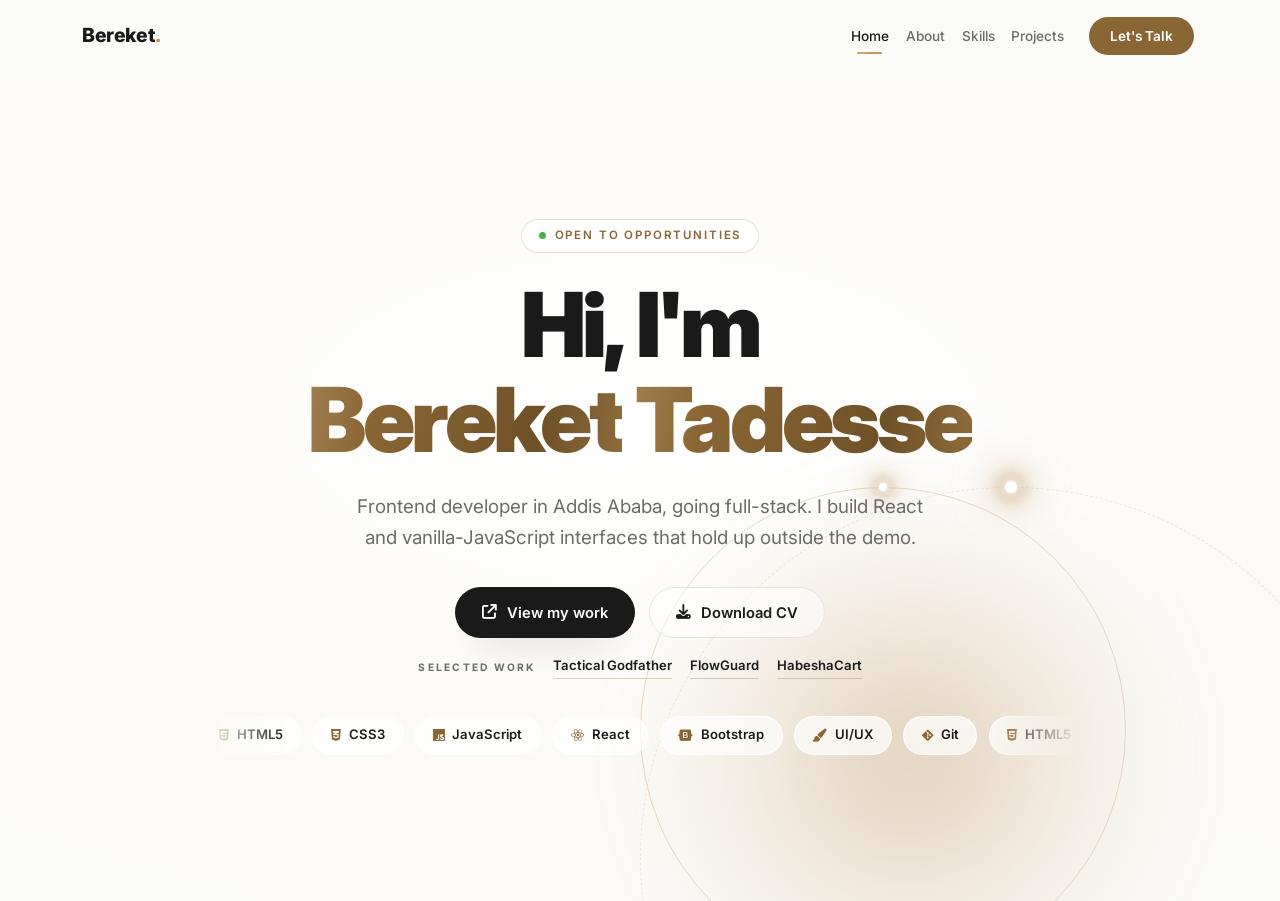
==== index.html @ d3bd941d "Update hero and about copy; add full-stack direction" ====
<!DOCTYPE html>
<html lang="en">
<head>
<meta charset="UTF-8">
<meta name="viewport" content="width=device-width, initial-scale=1">
<title>Bereket Tadesse · Frontend Developer</title>
<meta name="description" content="Frontend developer in Addis Ababa, going full-stack. I build fast, accessible interfaces in HTML, CSS, JavaScript and React. Open to freelance and full-time roles.">
<meta name="author" content="Bereket Tadesse">
<meta name="theme-color" content="#fafaf7">
<link rel="canonical" href="https://bereket-codes.github.io/">

<!-- Social preview: drop a 1200x630 image named og.jpg next to this file -->
<meta property="og:type" content="website">
<meta property="og:title" content="Bereket Tadesse · Frontend Developer">
<meta property="og:description" content="Frontend developer in Addis Ababa, going full-stack. I build fast, accessible interfaces in HTML, CSS, JavaScript and React.">
<meta property="og:url" content="https://bereket-codes.github.io/">
<meta property="og:image" content="https://bereket-codes.github.io/og.jpg">
<meta property="og:image:width" content="1200">
<meta property="og:image:height" content="630">
<meta name="twitter:card" content="summary_large_image">
<meta name="twitter:title" content="Bereket Tadesse · Frontend Developer">
<meta name="twitter:description" content="Frontend developer in Addis Ababa, going full-stack. Fast, accessible interfaces in HTML, CSS, JavaScript and React.">
<meta name="twitter:image" content="https://bereket-codes.github.io/og.jpg">

<link rel="icon" href="data:image/svg+xml,<svg xmlns='http://www.w3.org/2000/svg' viewBox='0 0 64 64'><rect width='64' height='64' rx='14' fill='%23fafaf7'/><text x='32' y='46' font-family='Helvetica,Arial,sans-serif' font-size='32' font-weight='800' text-anchor='middle' fill='%23b8925a'>B.</text></svg>">
<link rel="preconnect" href="https://fonts.googleapis.com">
<link rel="preconnect" href="https://fonts.gstatic.com" crossorigin>
<link href="https://fonts.googleapis.com/css2?family=Inter:wght@300;400;500;600;700;800;900&display=swap" rel="stylesheet">
<link href="https://cdn.jsdelivr.net/npm/bootstrap@5.3.2/dist/css/bootstrap.min.css" rel="stylesheet">
<link rel="stylesheet" href="https://cdnjs.cloudflare.com/ajax/libs/font-awesome/6.4.0/css/all.min.css">

<script type="application/ld+json">
{"@context":"https://schema.org","@type":"Person","name":"Bereket Tadesse","jobTitle":"Frontend Developer","url":"https://bereket-codes.github.io/","address":{"@type":"PostalAddress","addressLocality":"Addis Ababa","addressCountry":"ET"},"knowsAbout":["HTML5","CSS3","JavaScript","React","Bootstrap","UI/UX Design"],"alumniOf":{"@type":"CollegeOrUniversity","name":"Unity University"},"sameAs":["https://github.com/bereket-codes","https://www.linkedin.com/in/bereket-tadesse-17bbb8415","https://t.me/Bk_tad"]}
</script>

<script>
document.documentElement.classList.add('js');
setTimeout(function () {
    if (!window.__pfReady) document.documentElement.classList.remove('js');
}, 2500);
</script>
<style>
:root{--bg:#fafaf7;--text:#1a1a1a;--muted:#6b6b6b;--accent:#c8a97e;--accent-dark:#b8925a;--accent-ink:#8a6634;--accent-glow:rgba(200,169,126,.4);--surface:#fff;--border:#e8e3da;--ease-out-expo:cubic-bezier(.16,1,.3,1);--ease-spring:cubic-bezier(.34,1.56,.64,1);--ease-soft:cubic-bezier(.22,.61,.36,1);--nav-h:72px}
*,*::before,*::after{margin:0;padding:0;box-sizing:border-box}
::selection{background:var(--accent);color:#1a1a1a}
::-webkit-scrollbar{width:9px}::-webkit-scrollbar-track{background:var(--bg)}
::-webkit-scrollbar-thumb{background:#ddd2be;border-radius:9px}::-webkit-scrollbar-thumb:hover{background:var(--accent)}

body{background:var(--bg);font-family:Inter,system-ui,-apple-system,sans-serif;color:var(--text);min-height:100svh;display:flex;flex-direction:column;overflow-x:clip;-webkit-font-smoothing:antialiased}
main{flex:1 0 auto;display:flex;flex-direction:column}
:where(a,button):focus-visible{outline:2px solid var(--accent-ink);outline-offset:3px;border-radius:8px}
[tabindex="-1"]:focus{outline:none}

.skip{position:absolute;left:-9999px;top:0;z-index:2000;background:var(--text);color:#fff;padding:.75rem 1.2rem;border-radius:0 0 .7rem 0;text-decoration:none;font-weight:600;font-size:.85rem}
.skip:focus{left:0}

/* progress */
.scroll-progress{position:fixed;inset:0 0 auto;height:2px;z-index:1040;pointer-events:none}
.scroll-progress span{display:block;height:100%;transform:scaleX(0);transform-origin:left;background:linear-gradient(90deg,var(--accent),var(--accent-dark));transition:transform .12s linear}

/* nav */
.site-nav{position:sticky;top:0;z-index:1030;padding:0;background:rgba(250,250,247,.7);-webkit-backdrop-filter:blur(18px) saturate(170%);backdrop-filter:blur(18px) saturate(170%);border-bottom:1px solid transparent;transition:background .5s var(--ease-soft),border-color .5s var(--ease-soft),box-shadow .5s var(--ease-soft)}
.site-nav.is-scrolled{background:rgba(250,250,247,.88);border-bottom-color:var(--border);box-shadow:0 26px 50px -46px rgba(26,26,26,.7)}
.site-nav .container{min-height:var(--nav-h);display:flex;align-items:center;gap:1rem}
.navbar-brand{font-weight:800;font-size:1.22rem;letter-spacing:-.02em;color:var(--text)!important;display:inline-flex;align-items:center}
.brand-dot{color:var(--accent-dark);display:inline-block;animation:dotBreath 4s ease-in-out infinite}
@keyframes dotBreath{0%,100%{opacity:1;transform:scale(1)}50%{opacity:.4;transform:scale(.62)}}
.navbar-toggler{border:0;padding:.4rem .55rem;border-radius:.6rem;color:var(--text)}
.navbar-toggler:focus{box-shadow:none}
.nav-list{position:relative;display:flex;align-items:center}
.nav-link{font-weight:500;font-size:.85rem;color:var(--muted)!important;margin:0 .28rem;padding:.55rem .25rem!important;cursor:pointer;transition:color .35s var(--ease-soft)}
.nav-link:hover,.nav-link.active{color:var(--text)!important}
.nav-indicator{position:absolute;top:0;left:0;height:2px;width:0;border-radius:2px;opacity:0;pointer-events:none;list-style:none;background:linear-gradient(90deg,var(--accent),var(--accent-dark));transition:transform .55s var(--ease-out-expo),width .55s var(--ease-out-expo),opacity .3s var(--ease-soft)}
.nav-cta{background:var(--accent-ink);color:#fff!important;border-radius:999px;padding:.55rem 1.3rem!important;font-weight:600!important;transition:background .35s var(--ease-soft),transform .4s var(--ease-spring),box-shadow .4s var(--ease-out-expo)}
.nav-cta:hover{background:#6f5127;transform:translateY(-2px);box-shadow:0 14px 26px -16px rgba(111,81,39,.95)}

/* tabs — .active is JS-driven, :target is the no-JS fallback */
.tab-section{display:none}
.tab-section.active,.tab-section:target{display:flex;flex-direction:column;justify-content:center;min-height:calc(100svh - var(--nav-h));padding-block:clamp(2.5rem,7vh,5rem)}
body:has(.tab-section:target) .tab-section.active:not(:target){display:none}
@supports not (view-transition-name:none){.tab-section.active{animation:tabIn .6s var(--ease-out-expo) both}}
@keyframes tabIn{from{opacity:0;transform:translate3d(0,14px,0)}to{opacity:1;transform:none}}
::view-transition-old(root){animation-duration:.35s;animation-timing-function:var(--ease-soft)}
::view-transition-new(root){animation-duration:.45s;animation-timing-function:var(--ease-out-expo)}

/* shared */
.section-label{font-size:.7rem;text-transform:uppercase;letter-spacing:.32em;color:var(--accent-ink);font-weight:700;margin-bottom:.85rem}
.section-title{font-size:clamp(2rem,3.6vw,2.85rem);font-weight:800;letter-spacing:-.035em;margin-bottom:1rem;line-height:1.08}
.section-line{width:64px;height:3px;background:var(--accent);margin-bottom:1.5rem;border-radius:3px}
.section-line.center{margin-inline:auto}
.js [data-reveal]{opacity:0;transform:translate3d(0,26px,0);transition:opacity .9s var(--ease-out-expo),transform .9s var(--ease-out-expo);transition-delay:var(--d,0ms)}
.js [data-reveal].is-in{opacity:1;transform:none}
.js [data-reveal].line-grow{opacity:1;transform:scaleX(0);transform-origin:left;transition:transform 1.1s var(--ease-out-expo) var(--d,180ms)}
.js [data-reveal].line-grow.center{transform-origin:center}
.js [data-reveal].line-grow.is-in{transform:scaleX(1)}

/* hero */
#home{position:relative;overflow:hidden;isolation:isolate;background:radial-gradient(120% 90% at 50% 42%,#fff 0%,#fbfaf6 44%,var(--bg) 100%)}
.motion-field{position:absolute;inset:0;z-index:0;pointer-events:none}
.layer{position:absolute;inset:0;transform:translate3d(0,0,0);will-change:transform}
.glow-orb{position:absolute;top:50%;left:50%;width:46vw;height:46vw;max-width:540px;max-height:540px;border-radius:50%;background:radial-gradient(circle,rgba(200,169,126,.5),rgba(200,169,126,.14) 46%,transparent 72%);filter:blur(34px);animation:orbBreath 10s ease-in-out infinite}
@keyframes orbBreath{0%,100%{transform:translate(-50%,-50%) scale(.94);opacity:.72}50%{transform:translate(-50%,-50%) scale(1.12);opacity:1}}
.aura{position:absolute;top:50%;left:50%;width:56vw;height:56vw;max-width:720px;max-height:720px;border-radius:50%;background:conic-gradient(from 200deg,transparent 0deg,transparent 238deg,rgba(200,169,126,.55) 290deg,rgba(238,222,198,.5) 318deg,transparent 348deg);-webkit-mask:radial-gradient(closest-side,transparent 86%,#000 87%,#000 93%,transparent 94%);mask:radial-gradient(closest-side,transparent 86%,#000 87%,#000 93%,transparent 94%);animation:spinFromCenter 26s linear infinite}
.ring{position:absolute;top:50%;left:50%;border-radius:50%;border:1px solid rgba(200,169,126,.22)}
.ring-1{width:58vw;height:58vw;max-width:760px;max-height:760px;border-style:dashed;border-color:rgba(200,169,126,.26);animation:spinFromCenter 52s linear infinite}
.ring-2{width:38vw;height:38vw;max-width:520px;max-height:520px;border-color:rgba(200,169,126,.42);animation:spinFromCenter 38s linear infinite reverse}
@keyframes spinFromCenter{from{transform:translate(-50%,-50%) rotate(0)}to{transform:translate(-50%,-50%) rotate(360deg)}}
.orbit{position:absolute;top:50%;left:50%;width:58vw;height:58vw;max-width:760px;max-height:760px;animation:spinFromCenter 24s linear infinite}
.orbit-rev{width:38vw;height:38vw;max-width:520px;max-height:520px;animation-duration:32s;animation-direction:reverse}
.orbit-dot{position:absolute;top:-6px;left:50%;width:12px;height:12px;margin-left:-6px;border-radius:50%;background:#fff;box-shadow:0 0 8px 2px rgba(255,255,255,.92),0 0 18px 6px var(--accent),0 0 40px 14px var(--accent-glow);animation:dotGlow 2.4s ease-in-out infinite alternate}
.orbit-dot--sm{width:8px;height:8px;margin-left:-4px;top:-4px;animation-duration:3.4s;box-shadow:0 0 6px 1px rgba(255,255,255,.95),0 0 14px 4px var(--accent),0 0 30px 10px var(--accent-glow)}
@keyframes dotGlow{from{opacity:.7;filter:brightness(1)}to{opacity:1;filter:brightness(1.25)}}

.hero-inner{position:relative;z-index:2;display:flex;flex-direction:column;align-items:center;text-align:center;width:100%}
.hero-badge{display:inline-flex;align-items:center;gap:.55rem;background:rgba(255,255,255,.66);border:1px solid rgba(200,169,126,.35);box-shadow:0 14px 30px -24px rgba(184,146,90,1);-webkit-backdrop-filter:blur(6px);backdrop-filter:blur(6px);padding:.45rem 1.05rem;border-radius:999px;font-size:.72rem;letter-spacing:.16em;text-transform:uppercase;color:var(--accent-ink);font-weight:600;margin-bottom:1.6rem}
.live-dot{width:7px;height:7px;background:#4caf50;border-radius:50%;animation:livePulse 2.4s ease-out infinite}
@keyframes livePulse{0%{box-shadow:0 0 0 0 rgba(76,175,80,.55)}70%{box-shadow:0 0 0 9px rgba(76,175,80,0)}100%{box-shadow:0 0 0 0 rgba(76,175,80,0)}}
.hero-name{font-size:clamp(2.5rem,7.6vw,5.6rem);font-weight:900;letter-spacing:-.04em;line-height:1.06;margin-bottom:1.4rem}
.hero-name .line{display:block}
.word{display:inline-block;overflow:hidden;vertical-align:top;padding:.05em .03em .16em;margin:-.05em -.03em -.16em}
.wi{display:inline-block;transform:translate3d(0,112%,0);animation:wordUp 1.05s var(--ease-out-expo) forwards;animation-delay:var(--wd,0ms)}
@keyframes wordUp{from{transform:translate3d(0,112%,0);opacity:0}to{transform:translate3d(0,0,0);opacity:1}}
.grad{background-image:linear-gradient(100deg,#8a6634 0%,#c9ad84 18%,#8a6634 40%,#6f5127 58%,#b8925a 80%,#8a6634 100%);background-size:300% 100%;background-position:50% 50%;-webkit-background-clip:text;background-clip:text;color:transparent;-webkit-text-fill-color:transparent;animation:wordUp 1.05s var(--ease-out-expo) forwards,goldShift 11s linear infinite;animation-delay:var(--wd,0ms),0s}
@keyframes goldShift{from{background-position:0% 50%}to{background-position:100% 50%}}
.hero-subtitle{font-size:clamp(1rem,1.9vw,1.18rem);color:var(--muted);max-width:600px;margin:0 auto 2.1rem;line-height:1.65}

.hero-actions{display:flex;gap:.85rem;justify-content:center;margin-bottom:1.15rem;flex-wrap:wrap}
.btn-hero{display:inline-flex;align-items:center;gap:.6rem;border-radius:999px;padding:.85rem 1.65rem;font-weight:600;font-size:.92rem;font-family:inherit;border:1px solid transparent;cursor:pointer;text-decoration:none;white-space:nowrap;transition:background .35s var(--ease-soft),color .35s var(--ease-soft),border-color .35s var(--ease-soft),box-shadow .5s var(--ease-out-expo),transform .45s var(--ease-out-expo)}
.btn-hero--solid{background:var(--text);color:#fff;box-shadow:0 20px 34px -24px rgba(26,26,26,.95)}
.btn-hero--solid:hover{background:#000;color:#fff;box-shadow:0 26px 46px -22px rgba(26,26,26,.8)}
.btn-hero i{transition:transform .5s var(--ease-spring)}
.btn-hero--solid:hover i{transform:translate3d(2px,-2px,0) rotate(-8deg)}
.btn-hero--ghost{background:rgba(255,255,255,.55);color:var(--text);border-color:var(--border);-webkit-backdrop-filter:blur(6px);backdrop-filter:blur(6px)}
.btn-hero--ghost:hover{background:#fff;border-color:var(--accent);color:var(--text)}
.btn-hero--ghost:hover i{transform:translate3d(0,-2px,0)}
[data-magnetic]{will-change:transform}

/* selected work strip — the work is one click from the hero */
.hero-work{display:flex;align-items:center;justify-content:center;gap:.4rem 1.1rem;flex-wrap:wrap;margin:0 0 2.3rem;font-size:.82rem}
.hero-work-label{font-size:.64rem;letter-spacing:.22em;text-transform:uppercase;color:var(--muted);font-weight:700}
.hero-work a{color:var(--text);text-decoration:none;font-weight:600;padding-bottom:2px;border-bottom:1px solid rgba(138,102,52,.3);transition:color .35s var(--ease-soft),border-color .35s var(--ease-soft)}
.hero-work a:hover,.hero-work a:focus-visible{color:var(--accent-ink);border-bottom-color:var(--accent-ink)}

.hero-marquee{position:relative;width:min(100%,880px);overflow:hidden;-webkit-mask-image:linear-gradient(90deg,transparent,#000 10%,#000 90%,transparent);mask-image:linear-gradient(90deg,transparent,#000 10%,#000 90%,transparent)}
.marquee-track{display:flex;width:max-content;animation:marquee 32s linear infinite}
.hero-marquee:hover .marquee-track,.hero-marquee:focus-within .marquee-track{animation-play-state:paused}
.marquee-group{display:flex;gap:.7rem;padding-right:.7rem}
@keyframes marquee{to{transform:translate3d(-50%,0,0)}}
.chip{display:inline-flex;align-items:center;gap:.5rem;padding:.55rem 1.1rem;border-radius:999px;background:rgba(255,255,255,.7);border:1px solid rgba(255,255,255,.9);box-shadow:0 16px 30px -26px rgba(26,26,26,.9);font-size:.82rem;font-weight:600;color:var(--text);white-space:nowrap}
.chip i{color:var(--accent-ink)}

/* ============ ABOUT ============ */
#about{background:var(--surface)}
.about-media{display:flex;flex-direction:column;height:100%;min-height:clamp(380px,44vw,560px)}
.media-frame{position:relative;overflow:hidden;border-radius:1.6rem;background:linear-gradient(140deg,#f6f3ed,#e9e3da);box-shadow:0 34px 70px -46px rgba(26,26,26,.6);transition:transform .7s var(--ease-out-expo),box-shadow .7s var(--ease-out-expo)}
.media-frame::after{content:'';position:absolute;inset:0;border-radius:inherit;border:1px solid rgba(200,169,126,0);transition:border-color .6s var(--ease-soft);pointer-events:none;z-index:2}
.media-frame:hover{transform:translate3d(0,-6px,0);box-shadow:0 44px 80px -46px rgba(26,26,26,.5)}
.media-frame:hover::after{border-color:rgba(200,169,126,.55)}
.about-media img{width:100%;flex:1 1 auto;min-height:0;object-fit:cover;object-position:center 22%;display:block}
.media-fallback{display:none}
.about-fallback{align-items:center;justify-content:center;flex:1 1 auto;min-height:0;font-size:clamp(3rem,8vw,4.5rem);font-weight:900;letter-spacing:-.04em;color:var(--accent-dark);background:radial-gradient(circle at 50% 40%,rgba(200,169,126,.22),transparent 70%),linear-gradient(140deg,#f6f3ed,#e9e3da)}
.media-frame.is-missing img{display:none}
.media-frame.is-missing .media-fallback{display:flex}
.about-caption{padding:.75rem 1.1rem;font-size:.66rem;letter-spacing:.18em;text-transform:uppercase;font-weight:600;color:var(--muted);background:rgba(255,255,255,.72);border-top:1px solid var(--border);-webkit-backdrop-filter:blur(8px);backdrop-filter:blur(8px)}

.about-copy{color:var(--muted);line-height:1.8;font-size:1.02rem;max-width:56ch}
.about-quote{margin:1.7rem 0 0;padding:.15rem 0 .15rem 1.25rem;border-left:2px solid var(--accent);font-size:1.08rem;line-height:1.65;font-weight:500;color:var(--text);max-width:52ch}
.about-rail{list-style:none;margin:1.9rem 0 0;padding:0 0 0 1.35rem;border-left:1px solid var(--border)}
.about-rail li{position:relative;padding-bottom:1.15rem}
.about-rail li:last-child{padding-bottom:0}
.about-rail li::before{content:'';position:absolute;left:-1.35rem;top:.42rem;width:7px;height:7px;margin-left:-4px;border-radius:50%;background:var(--accent-ink);box-shadow:0 0 0 4px var(--surface)}
.about-rail strong{display:block;font-size:.66rem;letter-spacing:.22em;text-transform:uppercase;color:var(--accent-ink);font-weight:700;margin-bottom:.15rem}
.about-rail span{display:block;font-size:.94rem;line-height:1.55;color:var(--muted)}

/* ============ SKILLS ============ */
.skills-group-label{font-size:.64rem;letter-spacing:.24em;text-transform:uppercase;font-weight:700;color:var(--muted);margin:0 0 .9rem}
.card-surface{position:relative;overflow:hidden;background:var(--surface);border:1px solid var(--border);transition:transform .5s var(--ease-out-expo),border-color .45s var(--ease-soft),box-shadow .55s var(--ease-out-expo)}
.card-surface::before{content:'';position:absolute;inset:0;border-radius:inherit;pointer-events:none;z-index:0;background:radial-gradient(240px circle at var(--mx,50%) var(--my,0%),rgba(200,169,126,.18),transparent 68%);opacity:0;transition:opacity .5s var(--ease-soft)}
.card-surface:hover::before{opacity:1}
.skill-card{height:100%;border-radius:1rem;padding:1.6rem 1rem;text-align:center}
.skill-card:hover{transform:translate3d(0,-6px,0);border-color:rgba(200,169,126,.75);box-shadow:0 28px 46px -36px rgba(26,26,26,.75)}
.skill-icon{width:50px;height:50px;border-radius:14px;display:flex;align-items:center;justify-content:center;margin:0 auto .95rem;font-size:1.35rem;color:var(--accent-ink);background:var(--bg);transition:background .4s var(--ease-soft),color .4s var(--ease-soft),transform .6s var(--ease-spring),box-shadow .5s var(--ease-out-expo)}
.skill-card:hover .skill-icon{background:var(--accent-ink);color:#fff;transform:translate3d(0,-2px,0) rotate(-5deg) scale(1.09);box-shadow:0 16px 26px -16px rgba(138,102,52,.95)}
.skill-name{font-weight:700;margin-bottom:.15rem;font-size:.92rem;position:relative;z-index:1}
.skill-card small{color:var(--muted);font-size:.75rem;position:relative;z-index:1}

/* ============ PROJECTS ============ */
.project-card{height:100%;border-radius:1.4rem;display:flex;flex-direction:column;transform:perspective(1000px) rotateX(var(--rx,0deg)) rotateY(var(--ry,0deg)) translate3d(0,var(--lift,0px),0);transition:transform .45s var(--ease-out-expo),border-color .45s var(--ease-soft),box-shadow .55s var(--ease-out-expo)}
.project-card:hover{--lift:-8px;border-color:rgba(200,169,126,.8);box-shadow:0 40px 70px -46px rgba(26,26,26,.85)}
.project-image{position:relative;height:240px;overflow:hidden;background:linear-gradient(135deg,#f6f3ed,#e9e3da)}
.project-image img{width:100%;height:100%;object-fit:cover;object-position:top center;display:block;transition:transform 1.2s var(--ease-out-expo),filter .7s var(--ease-soft)}
.project-card:hover .project-image img{transform:scale(1.06)}
.project-image::after{content:'';position:absolute;inset:0;z-index:1;background:linear-gradient(to top,rgba(26,26,26,.25),transparent 58%);opacity:0;transition:opacity .6s var(--ease-soft);pointer-events:none}
.project-card:hover .project-image::after{opacity:1}
.project-image::before{content:'';position:absolute;top:-20%;left:-70%;width:42%;height:140%;z-index:2;background:linear-gradient(100deg,transparent,rgba(255,255,255,.55),transparent);transform:skewX(-14deg);transition:left 1s var(--ease-out-expo);pointer-events:none}
.project-card:hover .project-image::before{left:130%}
.placeholder-icon{position:absolute;top:50%;left:50%;z-index:3;transform:translate(-50%,-50%);font-size:2.8rem;color:var(--accent-ink);display:none}
.project-image.is-missing .placeholder-icon{display:block}
.project-image.is-missing img{display:none}
.project-body{padding:1.5rem;display:flex;flex-direction:column;flex-grow:1;position:relative;z-index:1}
.project-name{font-size:1.45rem;line-height:1.2;font-weight:800;letter-spacing:-.02em;margin-bottom:.45rem}
.project-body p{color:var(--muted);line-height:1.65;font-size:.94rem}
.project-head{display:flex;align-items:baseline;justify-content:space-between;gap:.75rem;margin-bottom:.55rem}
.project-head .project-name{margin:0}
.project-year{flex:none;font-size:.65rem;font-weight:700;letter-spacing:.16em;text-transform:uppercase;color:var(--muted)}
.project-body .project-hard{margin:.8rem 0 0;font-size:.86rem;line-height:1.65}
.project-body .project-hard b{color:var(--accent-ink);font-weight:700}
.skills-note{font-size:.8rem;margin:0 auto;max-width:520px;line-height:1.6}
.project-specs{list-style:none;display:flex;flex-wrap:wrap;gap:.35rem 1rem;margin:.9rem 0 0;padding:0;font-size:.75rem;font-weight:600;color:var(--accent-ink)}
.project-specs li{position:relative;padding-left:.72rem}
.project-specs li::before{content:'';position:absolute;left:0;top:.48em;width:4px;height:4px;border-radius:50%;background:var(--accent-dark)}
.project-tags{display:flex;flex-wrap:wrap;gap:.4rem;margin:.95rem 0 1.35rem}
.project-tag{font-size:.7rem;background:var(--bg);color:var(--muted);padding:.32rem .72rem;border-radius:999px;font-weight:500;border:1px solid transparent;transition:border-color .4s var(--ease-soft),color .4s var(--ease-soft)}
.project-card:hover .project-tag{border-color:var(--border)}
.project-links{display:flex;align-items:center;gap:1.1rem;flex-wrap:wrap;margin-top:auto}
.btn-project{display:inline-flex;align-items:center;gap:.45rem;background:var(--text);color:#fff;padding:.62rem 1.3rem;border-radius:999px;font-weight:600;font-size:.85rem;text-decoration:none;transition:background .35s var(--ease-soft),transform .5s var(--ease-spring),box-shadow .5s var(--ease-out-expo)}
.btn-project i{transition:transform .5s var(--ease-spring)}
.btn-project:hover{background:var(--accent-ink);color:#fff;transform:translate3d(0,-2px,0);box-shadow:0 16px 28px -18px rgba(138,102,52,1)}
.btn-project:hover i{transform:translate3d(2px,-2px,0)}
.link-project{display:inline-flex;align-items:center;gap:.4rem;font-size:.82rem;font-weight:600;color:var(--muted);text-decoration:none;transition:color .35s var(--ease-soft)}
.link-project i{font-size:.92em;transition:transform .5s var(--ease-spring)}
.link-project:hover{color:var(--text)}
.link-project:hover i{transform:translate3d(0,-2px,0)}

/* ============ CONTACT ============ */
#contact{position:relative;overflow:hidden;background:linear-gradient(180deg,#212121 0%,var(--text) 60%);color:#fff}
#contact::before{content:'';position:absolute;inset:0;pointer-events:none;background:radial-gradient(460px circle at var(--cx,50%) var(--cy,40%),rgba(200,169,126,.16),transparent 68%);opacity:0;transition:opacity .7s var(--ease-soft)}
#contact:hover::before{opacity:1}
#contact .section-label{color:var(--accent)}
#contact .section-line{background:var(--accent)}
.contact-link-large{position:relative;z-index:1;display:inline-flex;align-items:center;gap:.6rem;background:rgba(255,255,255,.05);border:1px solid rgba(255,255,255,.15);padding:.8rem 1.5rem;border-radius:999px;color:#fff;text-decoration:none;font-weight:500;transition:background .4s var(--ease-soft),border-color .4s var(--ease-soft),transform .5s var(--ease-spring),box-shadow .5s var(--ease-out-expo)}
.contact-link-large i{transition:transform .5s var(--ease-spring)}
.contact-link-large:hover{background:rgba(200,169,126,.16);border-color:rgba(200,169,126,.75);color:#fff;transform:translate3d(0,-4px,0);box-shadow:0 22px 40px -30px rgba(200,169,126,1)}
.contact-link-large:hover i{transform:translate3d(0,-2px,0) scale(1.12)}
.contact-link-large--gold{background:var(--accent-ink);border-color:var(--accent-ink);font-weight:600;box-shadow:0 22px 40px -30px rgba(138,102,52,1)}
.contact-link-large--gold:hover{background:#6f5127;border-color:#6f5127}

/* footer */
footer{background:var(--text);border-top:1px solid rgba(255,255,255,.08);padding:1.4rem 0;color:rgba(255,255,255,.55);font-size:.78rem;text-align:center;display:none}
body.show-footer footer{display:block}

/* hero entrance */
[data-hero]{opacity:0;transform:translate3d(0,22px,0);animation:heroUp .95s var(--ease-out-expo) forwards;animation-delay:var(--hd,0ms)}
@keyframes heroUp{from{opacity:0;transform:translate3d(0,22px,0)}to{opacity:1;transform:none}}

@media (max-width:991.98px){
.site-nav .navbar-collapse{padding-bottom:1rem}
.nav-indicator{display:none}
.nav-link{margin:.1rem 0}
.nav-cta{margin-top:.5rem;text-align:center}
.hero-name{letter-spacing:-.03em}
.about-media{height:auto;min-height:0}
.about-media img,.about-fallback{flex:0 0 auto;height:clamp(300px,62vw,420px);object-position:center 20%}
.about-rail{margin-top:1.6rem}
}
@media (max-width:767.98px){
.hero-actions{flex-direction:column;align-items:stretch;width:100%;max-width:320px;margin-inline:auto}
.btn-hero{justify-content:center}
.hero-work{gap:.35rem .9rem;margin-bottom:2rem}
.glow-orb{width:78vw;height:78vw}
.aura,.ring-1,.orbit{width:92vw;height:92vw}
.ring-2,.orbit-rev{width:64vw;height:64vw}
.hero-marquee{max-width:100%}
.about-quote{font-size:1rem}
.project-image{height:200px}
}
@media (prefers-reduced-motion:reduce){
*,*::before,*::after{animation-duration:.001ms!important;animation-iteration-count:1!important;transition-duration:.001ms!important;scroll-behavior:auto!important}
.wi,.grad{animation:none!important;transform:none!important;opacity:1!important}
[data-hero]{opacity:1!important;transform:none!important}
.js [data-reveal],.js [data-reveal].line-grow{opacity:1!important;transform:none!important}
.marquee-track{animation:none!important}
}

/* print: all five tabs become one readable document */
@media print{
.site-nav,.scroll-progress,.motion-field,.hero-marquee,.skip,footer{display:none!important}
body{background:#fff;color:#000}
main{display:block}
.tab-section{display:block!important;min-height:0;padding:0 0 1.6rem;page-break-inside:avoid}
.js [data-reveal],[data-hero],.wi,.grad{opacity:1!important;transform:none!important;animation:none!important}
.grad{background:none!important;color:var(--accent-ink)!important;-webkit-text-fill-color:currentColor!important}
.media-frame,.card-surface,.project-card{box-shadow:none!important;border:1px solid #ccc!important;transform:none!important}
.project-image{height:150px}
.contact-link-large,.btn-hero--solid{background:#fff!important;color:#000!important;border:1px solid #999!important}
.btn-project{background:#fff!important;color:#000!important;border:1px solid #999!important}
a[href^="http"]::after{content:" (" attr(href) ")";font-size:.72em;color:#555;font-weight:400}
}
</style>
</head>
<body>

<a class="skip" href="#main">Skip to content</a>
<div class="scroll-progress" aria-hidden="true"><span></span></div>

<nav class="navbar navbar-expand-lg site-nav">
    <div class="container">
        <a class="navbar-brand" href="#home" data-target="home">Bereket<span class="brand-dot">.</span></a>
        <button class="navbar-toggler" type="button" data-bs-toggle="collapse" data-bs-target="#navLinks" aria-controls="navLinks" aria-expanded="false" aria-label="Toggle navigation">
            <i class="fa-solid fa-bars" aria-hidden="true"></i>
        </button>
        <div class="collapse navbar-collapse" id="navLinks">
            <ul class="navbar-nav ms-auto nav-list">
                <li class="nav-indicator" aria-hidden="true"></li>
                <li class="nav-item"><a class="nav-link active" href="#home" data-target="home">Home</a></li>
                <li class="nav-item"><a class="nav-link" href="#about" data-target="about">About</a></li>
                <li class="nav-item"><a class="nav-link" href="#skills" data-target="skills">Skills</a></li>
                <li class="nav-item"><a class="nav-link" href="#projects" data-target="projects">Projects</a></li>
                <li class="nav-item"><a class="nav-link nav-cta ms-lg-3" href="#contact" data-target="contact">Let's Talk</a></li>
            </ul>
        </div>
    </div>
</nav>

<main id="main">

<!-- HOME -->
<section id="home" class="tab-section active" aria-labelledby="home-title">
    <div class="motion-field" aria-hidden="true">
        <div class="layer" data-depth="16"><div class="glow-orb"></div></div>
        <div class="layer" data-depth="10"><div class="aura"></div></div>
        <div class="layer" data-depth="-8"><div class="ring ring-1"></div></div>
        <div class="layer" data-depth="20"><div class="ring ring-2"></div></div>
        <div class="layer" data-depth="6"><div class="orbit"><span class="orbit-dot"></span></div></div>
        <div class="layer" data-depth="-4"><div class="orbit orbit-rev"><span class="orbit-dot orbit-dot--sm"></span></div></div>
    </div>

    <div class="container hero-inner">
        <div class="hero-badge" data-hero style="--hd:120ms"><span class="live-dot"></span> Open to opportunities</div>

        <h1 class="hero-name" id="home-title" data-heading tabindex="-1">
            <span class="line">
                <span class="word"><span class="wi" style="--wd:240ms">Hi,</span></span>
                <span class="word"><span class="wi" style="--wd:320ms">I'm</span></span>
            </span>
            <span class="line">
                <span class="word"><span class="wi grad" style="--wd:400ms">Bereket</span></span>
                <span class="word"><span class="wi grad" style="--wd:500ms">Tadesse</span></span>
            </span>
        </h1>

        <p class="hero-subtitle" data-hero style="--hd:620ms">Frontend developer in Addis Ababa, going full-stack. I build React and vanilla-JavaScript interfaces that hold up outside the demo.</p>

        <div class="hero-actions" data-hero style="--hd:740ms">
            <button class="btn-hero btn-hero--solid" data-magnetic data-target="projects"><i class="fa-solid fa-arrow-up-right-from-square" aria-hidden="true"></i> View my work</button>
            <a class="btn-hero btn-hero--ghost" href="cv.pdf" download="Bereket-Tadesse-CV.pdf" data-magnetic><i class="fa-solid fa-download" aria-hidden="true"></i> Download CV</a>
        </div>

        <p class="hero-work" data-hero style="--hd:790ms">
            <span class="hero-work-label">Selected work</span>
            <a href="#projects" data-target="projects">Tactical Godfather</a>
            <a href="#projects" data-target="projects">FlowGuard</a>
            <a href="#projects" data-target="projects">HabeshaCart</a>
        </p>

        <div class="hero-marquee" data-hero style="--hd:860ms">
            <div class="marquee-track">
                <div class="marquee-group">
                    <span class="chip"><i class="fa-brands fa-html5" aria-hidden="true"></i> HTML5</span>
                    <span class="chip"><i class="fa-brands fa-css3-alt" aria-hidden="true"></i> CSS3</span>
                    <span class="chip"><i class="fa-brands fa-js" aria-hidden="true"></i> JavaScript</span>
                    <span class="chip"><i class="fa-brands fa-react" aria-hidden="true"></i> React</span>
                    <span class="chip"><i class="fa-brands fa-bootstrap" aria-hidden="true"></i> Bootstrap</span>
                    <span class="chip"><i class="fa-solid fa-paintbrush" aria-hidden="true"></i> UI/UX</span>
                    <span class="chip"><i class="fa-brands fa-git-alt" aria-hidden="true"></i> Git</span>
                </div>
                <div class="marquee-group" aria-hidden="true">
                    <span class="chip"><i class="fa-brands fa-html5"></i> HTML5</span>
                    <span class="chip"><i class="fa-brands fa-css3-alt"></i> CSS3</span>
                    <span class="chip"><i class="fa-brands fa-js"></i> JavaScript</span>
                    <span class="chip"><i class="fa-brands fa-react"></i> React</span>
                    <span class="chip"><i class="fa-brands fa-bootstrap"></i> Bootstrap</span>
                    <span class="chip"><i class="fa-solid fa-paintbrush"></i> UI/UX</span>
                    <span class="chip"><i class="fa-brands fa-git-alt"></i> Git</span>
                </div>
            </div>
        </div>
    </div>
</section>

<!-- ABOUT -->
<section id="about" class="tab-section" aria-labelledby="about-title">
    <div class="container">
        <div class="row g-4 g-lg-5 align-items-stretch">
            <div class="col-lg-5">
                <figure class="about-media media-frame" data-reveal style="--d:40ms">
                    <img src="me.jpg" alt="Bereket Tadesse, frontend developer" width="800" height="1000" decoding="async" data-fallback>
                    <div class="media-fallback about-fallback"><span>BT</span></div>
                    <figcaption class="about-caption">Addis Ababa · Class of 2026</figcaption>
                </figure>
            </div>
            <div class="col-lg-7">
                <p class="section-label" data-reveal style="--d:80ms">About me</p>
                <h2 class="section-title" id="about-title" data-heading tabindex="-1" data-reveal style="--d:140ms">Education &amp;<br>Background</h2>
                <div class="section-line line-grow" data-reveal style="--d:220ms"></div>
                <p class="about-copy" data-reveal style="--d:280ms">
                    I'm a Computer Science graduate from <strong>Unity University</strong> (Class of 2026) with a
                    deep focus on frontend development, and I'm now working toward full-stack, starting with HabeshaCart. I build interfaces that are fast, accessible and visually
                    refined — and I care as much about the millisecond a hover takes to settle as about the layout grid.
                </p>
                <blockquote class="about-quote" data-reveal style="--d:360ms">
                    A great website isn't just about looking good — it's about making the user feel at home instantly.
                </blockquote>
                <p class="about-copy" data-reveal style="--d:400ms">
                    I care most about the unglamorous parts: validating input before it reaches the screen, handling
                    loading and error states so a page never looks broken, keeping the code small enough to reason
                    about, and not shipping anything that leaks what it shouldn't. Every project here is deployed and
                    clickable — I'd rather ship something small and finished than something large and half-working.
                </p>
                <ol class="about-rail" data-stagger>
                    <li data-reveal><strong>Degree</strong><span>B.Sc. Computer Science, Unity University · 2026</span></li>
                    <li data-reveal><strong>Build</strong><span>Tactical Godfather, FlowGuard and HabeshaCart — designed, built and shipped</span></li>
                    <li data-reveal><strong>Now</strong><span>Open to freelance projects and full-time work · frontend now, full-stack next</span></li>
                </ol>
            </div>
        </div>
    </div>
</section>

<!-- SKILLS -->
<section id="skills" class="tab-section" aria-labelledby="skills-title">
    <div class="container">
        <div class="text-center mb-5">
            <p class="section-label" data-reveal>My toolkit</p>
            <h2 class="section-title" id="skills-title" data-heading tabindex="-1" data-reveal style="--d:80ms">Skills &amp;<br>Technologies</h2>
            <div class="section-line line-grow center mb-4" data-reveal style="--d:180ms"></div>
            <p class="text-muted mx-auto" data-reveal style="--d:240ms;max-width:560px;line-height:1.75">What I reach for every day — and what I'm still deepening.</p>
        </div>

        <p class="skills-group-label text-center" data-reveal>Core stack</p>
        <div class="row g-3 justify-content-center mb-4" data-stagger>
            <div class="col-6 col-md-4 col-lg-3" data-reveal><div class="card-surface skill-card" data-tilt="0"><div class="skill-icon"><i class="fa-brands fa-react" aria-hidden="true"></i></div><h3 class="skill-name">React</h3><small>Components, hooks, state</small></div></div>
            <div class="col-6 col-md-4 col-lg-3" data-reveal><div class="card-surface skill-card" data-tilt="0"><div class="skill-icon"><i class="fa-brands fa-js" aria-hidden="true"></i></div><h3 class="skill-name">JavaScript</h3><small>ES6+, DOM, APIs</small></div></div>
            <div class="col-6 col-md-4 col-lg-3" data-reveal><div class="card-surface skill-card" data-tilt="0"><div class="skill-icon"><i class="fa-brands fa-html5" aria-hidden="true"></i></div><h3 class="skill-name">HTML5</h3><small>Semantic markup</small></div></div>
            <div class="col-6 col-md-4 col-lg-3" data-reveal><div class="card-surface skill-card" data-tilt="0"><div class="skill-icon"><i class="fa-brands fa-css3-alt" aria-hidden="true"></i></div><h3 class="skill-name">CSS3</h3><small>Flexbox, Grid, motion</small></div></div>
            <div class="col-6 col-md-4 col-lg-3" data-reveal><div class="card-surface skill-card" data-tilt="0"><div class="skill-icon"><i class="fa-solid fa-mobile-screen-button" aria-hidden="true"></i></div><h3 class="skill-name">Responsive</h3><small>Mobile-first layouts</small></div></div>
            <div class="col-6 col-md-4 col-lg-3" data-reveal><div class="card-surface skill-card" data-tilt="0"><div class="skill-icon"><i class="fa-solid fa-universal-access" aria-hidden="true"></i></div><h3 class="skill-name">Accessibility</h3><small>Contrast, keyboard, focus</small></div></div>
            <div class="col-6 col-md-4 col-lg-3" data-reveal><div class="card-surface skill-card" data-tilt="0"><div class="skill-icon"><i class="fa-brands fa-git-alt" aria-hidden="true"></i></div><h3 class="skill-name">Git</h3><small>Branching, version control</small></div></div>
            <div class="col-6 col-md-4 col-lg-3" data-reveal><div class="card-surface skill-card" data-tilt="0"><div class="skill-icon"><i class="fa-solid fa-code-branch" aria-hidden="true"></i></div><h3 class="skill-name">GitHub Actions</h3><small>Build &amp; deploy CI</small></div></div>
        </div>

        <p class="skills-group-label text-center" data-reveal>Libraries &amp; design</p>
        <div class="row g-3 justify-content-center mb-4" data-stagger>
            <div class="col-6 col-md-4 col-lg-3" data-reveal><div class="card-surface skill-card" data-tilt="0"><div class="skill-icon"><i class="fa-solid fa-arrows-up-down-left-right" aria-hidden="true"></i></div><h3 class="skill-name">@dnd-kit</h3><small>Drag-and-drop, a11y-first</small></div></div>
            <div class="col-6 col-md-4 col-lg-3" data-reveal><div class="card-surface skill-card" data-tilt="0"><div class="skill-icon"><i class="fa-solid fa-wand-magic-sparkles" aria-hidden="true"></i></div><h3 class="skill-name">Framer Motion</h3><small>Interface animation</small></div></div>
            <div class="col-6 col-md-4 col-lg-3" data-reveal><div class="card-surface skill-card" data-tilt="0"><div class="skill-icon"><i class="fa-solid fa-paintbrush" aria-hidden="true"></i></div><h3 class="skill-name">UI/UX design</h3><small>Layout, type, spacing</small></div></div>
        </div>

        <p class="skills-note text-center text-muted" data-reveal>Also comfortable with Bootstrap 5 — this page is built on it.</p>
    </div>
</section>

<!-- PROJECTS -->
<section id="projects" class="tab-section" aria-labelledby="projects-title">
    <div class="container">
        <div class="text-center mb-5">
            <p class="section-label" data-reveal>My work</p>
            <h2 class="section-title" id="projects-title" data-heading tabindex="-1" data-reveal style="--d:80ms">Featured<br>Projects</h2>
            <div class="section-line line-grow center" data-reveal style="--d:180ms"></div>
        </div>
        <div class="row g-4" data-stagger>
            <div class="col-md-6 col-lg-4" data-reveal>
                <article class="card-surface project-card" data-tilt="5">
                    <div class="project-image">
                        <img src="TacticalGodfather.jpg" alt="Tactical Godfather squad builder: a 4-3-3 pitch of player cards next to Sir Alex's verdict panel" width="1200" height="800" loading="lazy" decoding="async" data-fallback>
                        <div class="placeholder-icon"><i class="fa-solid fa-futbol" aria-hidden="true"></i></div>
                    </div>
                    <div class="project-body">
                        <div class="project-head">
                            <h3 class="project-name">Tactical Godfather</h3>
                            <span class="project-year">React SPA · Nov 2026</span>
                        </div>
                        <p class="project-summary flex-grow-1">A React 19 squad builder. Drag or click 17 players into a 4-3-3, 4-2-3-1 or 4-4-2, set tempo, line and pressing, then let Sir Alex rate the setup and name the weakest link.</p>
                        <p class="project-hard"><b>Tricky bit:</b> deriving natural / adapted / out-of-position from the formation itself, instead of hardcoding each slot.</p>
                        <ul class="project-specs">
                            <li>17-player squad</li>
                            <li>Drag or click to place</li>
                            <li>Sir Alex's verdict</li>
                        </ul>
                        <div class="project-tags">
                            <span class="project-tag">React</span><span class="project-tag">@dnd-kit</span><span class="project-tag">Framer Motion</span><span class="project-tag">CSS3</span>
                        </div>
                        <div class="project-links">
                            <a href="https://bereket-codes.github.io/tactical-godfather/" target="_blank" rel="noopener noreferrer" class="btn-project">Open the app <i class="fa-solid fa-arrow-up-right-from-square" aria-hidden="true"></i></a>
                            <a href="https://github.com/bereket-codes/tactical-godfather" target="_blank" rel="noopener noreferrer" class="link-project">View code <i class="fa-brands fa-github" aria-hidden="true"></i></a>
                        </div>
                    </div>
                </article>
            </div>
            <div class="col-md-6 col-lg-4" data-reveal>
                <article class="card-surface project-card" data-tilt="5">
                    <div class="project-image">
                        <img src="Flowguard.jpg" alt="FlowGuard landing page with its three-step allocation flow" width="1200" height="800" loading="lazy" decoding="async" data-fallback>
                        <div class="placeholder-icon"><i class="fa-solid fa-shield-halved" aria-hidden="true"></i></div>
                    </div>
                    <div class="project-body">
                        <div class="project-head">
                            <h3 class="project-name">FlowGuard</h3>
                            <span class="project-year">Jun 2026</span>
                        </div>
                        <p class="project-summary flex-grow-1">A paycheck allocator. Enter your income, choose 50/30/20, 60/20/20 or a custom split, lock the plan in, then revisit it as a dashboard that shows every dollar already assigned.</p>
                        <p class="project-hard"><b>Tricky bit:</b> keeping every category recalculating live without letting the totals drift.</p>
                        <ul class="project-specs">
                            <li>3-step flow</li>
                            <li>No account needed</li>
                            <li>Data stays in the browser</li>
                        </ul>
                        <div class="project-tags">
                            <span class="project-tag">HTML5</span><span class="project-tag">CSS3</span><span class="project-tag">JavaScript</span><span class="project-tag">Budgeting</span>
                        </div>
                        <div class="project-links">
                            <a href="https://bereket-codes.github.io/FlowGuard/" target="_blank" rel="noopener noreferrer" class="btn-project">Open FlowGuard <i class="fa-solid fa-arrow-up-right-from-square" aria-hidden="true"></i></a>
                            <a href="https://github.com/bereket-codes/FlowGuard" target="_blank" rel="noopener noreferrer" class="link-project">View code <i class="fa-brands fa-github" aria-hidden="true"></i></a>
                        </div>
                    </div>
                </article>
            </div>
            <div class="col-md-6 col-lg-4" data-reveal>
                <article class="card-surface project-card" data-tilt="5">
                    <div class="project-image">
                        <img src="Habeshacart.jpg" alt="HabeshaCart storefront showing six products priced in ETB" width="1200" height="800" loading="lazy" decoding="async" data-fallback>
                        <div class="placeholder-icon"><i class="fa-solid fa-cart-shopping" aria-hidden="true"></i></div>
                    </div>
                    <div class="project-body">
                        <div class="project-head">
                            <h3 class="project-name">HabeshaCart</h3>
                            <span class="project-year">May 2026</span>
                        </div>
                        <p class="project-summary flex-grow-1">A six-product storefront priced in ETB. Totals recalculate as items go in the cart, with subtotal and delivery broken out before a simulated Telebirr checkout.</p>
                        <p class="project-hard"><b>Tricky bit:</b> keeping the subtotal, the free-delivery threshold and the grand total in step as quantities change.</p>
                        <ul class="project-specs">
                            <li>Live cart totals</li>
                            <li>ETB pricing</li>
                            <li>Telebirr flow</li>
                        </ul>
                        <div class="project-tags">
                            <span class="project-tag">HTML5</span><span class="project-tag">CSS3</span><span class="project-tag">JavaScript</span><span class="project-tag">E-commerce</span>
                        </div>
                        <div class="project-links">
                            <a href="https://bereket-codes.github.io/habeshacart/" target="_blank" rel="noopener noreferrer" class="btn-project">Open HabeshaCart <i class="fa-solid fa-arrow-up-right-from-square" aria-hidden="true"></i></a>
                            <a href="https://github.com/bereket-codes/bereket-codes.github.io/tree/main/habeshacart" target="_blank" rel="noopener noreferrer" class="link-project">View code <i class="fa-brands fa-github" aria-hidden="true"></i></a>
                        </div>
                    </div>
                </article>
            </div>
        </div>
    </div>
</section>

<!-- CONTACT -->
<section id="contact" class="tab-section text-center" aria-labelledby="contact-title">
    <div class="container">
        <p class="section-label" data-reveal>Get in touch</p>
        <h2 class="section-title text-white" id="contact-title" data-heading tabindex="-1" data-reveal style="--d:80ms">Let's work<br>together</h2>
        <div class="section-line line-grow center" data-reveal style="--d:180ms"></div>
        <p class="text-white-50 mb-4 mx-auto" data-reveal style="--d:240ms;max-width:460px;line-height:1.75">I'm currently open to freelance projects, collaborations, and full-time opportunities. Let's build something great.</p>
        <div class="d-flex flex-wrap justify-content-center gap-3" data-stagger>
            <a href="cv.pdf" download="Bereket-Tadesse-CV.pdf" class="contact-link-large contact-link-large--gold" data-reveal><i class="fa-solid fa-download" aria-hidden="true"></i> Download CV</a>
            <a href="mailto:tadessebereket779@gmail.com" class="contact-link-large" data-reveal><i class="fa-regular fa-envelope" aria-hidden="true"></i> Email</a>
            <a href="https://github.com/bereket-codes" target="_blank" rel="noopener noreferrer" class="contact-link-large" data-reveal><i class="fa-brands fa-github" aria-hidden="true"></i> GitHub</a>
            <a href="https://www.linkedin.com/in/bereket-tadesse-17bbb8415" target="_blank" rel="noopener noreferrer" class="contact-link-large" data-reveal><i class="fa-brands fa-linkedin-in" aria-hidden="true"></i> LinkedIn</a>
            <a href="https://t.me/Bk_tad" target="_blank" rel="noopener noreferrer" class="contact-link-large" data-reveal><i class="fa-brands fa-telegram" aria-hidden="true"></i> Telegram</a>
        </div>
    </div>
</section>

</main>

<footer>
    <div class="container"><p class="mb-0">&copy; <span id="year">2026</span> Bereket Tadesse. Built with passion &amp; precision.</p></div>
</footer>

<script src="https://cdn.jsdelivr.net/npm/bootstrap@5.3.2/dist/js/bootstrap.bundle.min.js"></script>
<script>
(function () {
    'use strict';
    var $ = function (s, r) { return (r || document).querySelector(s); },
        $$ = function (s, r) { return Array.prototype.slice.call((r || document).querySelectorAll(s)); },
        reduced = window.matchMedia('(prefers-reduced-motion: reduce)'),
        fine = window.matchMedia('(hover: hover) and (pointer: fine)'),
        isReduced = function () { return reduced.matches; };

    /* tabs */
    var sections = $$('.tab-section'), navLinks = $$('.nav-list .nav-link'),
        navList = $('.nav-list'), ind = $('.nav-indicator'), cur = 'home',
        TITLES = {
            home: 'Bereket Tadesse · Frontend Developer', about: 'About · Bereket Tadesse',
            skills: 'Skills · Bereket Tadesse', projects: 'Projects · Bereket Tadesse',
            contact: 'Contact · Bereket Tadesse'
        };

    if ('scrollRestoration' in history) history.scrollRestoration = 'manual';

    function sectionFromHash() {
        var id = location.hash.slice(1), el = id && document.getElementById(id);
        return el && el.classList.contains('tab-section') ? el : null;
    }
    function hashId() { var el = sectionFromHash(); return el ? el.id : 'home'; }
    function linkFor(id) {
        return navLinks.filter(function (a) { return a.dataset.target === id; })[0] || null;
    }
    function moveIndicator(a) {
        if (!ind || !navList) return;
        if (!a || a.classList.contains('nav-cta') || window.innerWidth < 992) { ind.style.opacity = '0'; return; }
        var lr = navList.getBoundingClientRect(), r = a.getBoundingClientRect(), w = Math.round(r.width * .55);
        ind.style.width = w + 'px';
        ind.style.transform = 'translate3d(' + Math.round(r.left - lr.left + r.width / 2 - w / 2) + 'px,' + Math.round(r.bottom - lr.top - 3) + 'px,0)';
        ind.style.opacity = '1';
    }
    function setActive(id) {
        sections.forEach(function (s) { s.classList.toggle('active', s.id === id); });
        navLinks.forEach(function (a) {
            var on = a.dataset.target === id;
            a.classList.toggle('active', on);
            if (on) a.setAttribute('aria-current', 'page'); else a.removeAttribute('aria-current');
        });
        document.title = TITLES[id] || document.title;
        document.body.classList.toggle('show-footer', id === 'contact');
        cur = id;
        moveIndicator(linkFor(id));
    }
    function commit(id, focus) {
        setActive(id);
        window.scrollTo(0, 0);
        observeReveals(document.getElementById(id));
        if (focus) {
            var h = $('[data-heading]', document.getElementById(id));
            if (h) h.focus({ preventScroll: true });
        }
    }
    function go(id, push) {
        if (!document.getElementById(id) || id === cur) return;
        if (push) history.pushState({ tab: id }, '', '#' + id);
        if (!isReduced() && document.startViewTransition) document.startViewTransition(function () { commit(id, true); });
        else commit(id, true);
    }

    $$('[data-target]').forEach(function (el) {
        el.addEventListener('click', function (e) {
            if (el.tagName === 'A') e.preventDefault();
            go(el.dataset.target, true);
            var c = document.getElementById('navLinks');
            if (c && c.classList.contains('show') && window.bootstrap) {
                var inst = bootstrap.Collapse.getInstance(c);
                if (inst) inst.hide();
            }
        });
    });
    window.addEventListener('popstate', function () { go(hashId(), false); });
    window.addEventListener('hashchange', function () {
        var id = hashId();
        if (id !== cur && sectionFromHash()) go(id, false);
    });
    setActive(hashId());
    $('#year').textContent = new Date().getFullYear();

    /* reveals */
    var io = ('IntersectionObserver' in window) ? new IntersectionObserver(function (entries) {
        entries.forEach(function (e) {
            if (!e.isIntersecting) return;
            e.target.classList.add('is-in');
            io.unobserve(e.target);
        });
    }, { threshold: .12, rootMargin: '0px 0px -6% 0px' }) : null;

    $$('[data-stagger]').forEach(function (g) {
        Array.prototype.forEach.call(g.children, function (c, i) {
            if (c.hasAttribute('data-reveal')) c.style.setProperty('--d', Math.min(i * 70, 420) + 'ms');
        });
    });
    function observeReveals(scope) {
        $$('[data-reveal]', scope || document).forEach(function (el) {
            if (el.classList.contains('is-in')) return;
            if (!io || isReduced()) el.classList.add('is-in');
            else io.observe(el);
        });
    }
    observeReveals();

    /* parallax */
    var layers = $$('.layer'), tx = 0, ty = 0, cx = 0, cy = 0, raf = null, heroOn = true;
    function step() {
        cx += (tx - cx) * .06;
        cy += (ty - cy) * .06;
        layers.forEach(function (l) {
            var d = (parseFloat(l.dataset.depth) || 0) / 10;
            l.style.transform = 'translate3d(' + (cx * d).toFixed(2) + 'px,' + (cy * d).toFixed(2) + 'px,0)';
        });
        if (Math.abs(tx - cx) < .02 && Math.abs(ty - cy) < .02) { raf = null; return; }
        raf = requestAnimationFrame(step);
    }
    function kick() { if (raf === null) raf = requestAnimationFrame(step); }
    if (layers.length) {
        window.addEventListener('pointermove', function (e) {
            if (isReduced() || !heroOn || e.pointerType !== 'mouse') return;
            tx = (window.innerWidth / 2 - e.clientX) / 55;
            ty = (window.innerHeight / 2 - e.clientY) / 55;
            kick();
        }, { passive: true });
        if ('IntersectionObserver' in window) {
            new IntersectionObserver(function (es) {
                heroOn = es[0].isIntersecting;
                if (!heroOn) { tx = 0; ty = 0; kick(); }
            }, { threshold: .04 }).observe($('#home'));
        }
    }

    /* tilt + spotlight */
    $$('[data-tilt]').forEach(function (card) {
        var max = parseFloat(card.dataset.tilt) || 0, queued = false, last = null;
        function paint() {
            queued = false;
            if (!last) return;
            var r = card.getBoundingClientRect(),
                px = (last.clientX - r.left) / r.width,
                py = (last.clientY - r.top) / r.height;
            card.style.setProperty('--mx', (px * 100).toFixed(1) + '%');
            card.style.setProperty('--my', (py * 100).toFixed(1) + '%');
            if (max) {
                card.style.setProperty('--ry', ((px - .5) * -max).toFixed(2) + 'deg');
                card.style.setProperty('--rx', ((py - .5) * max).toFixed(2) + 'deg');
            }
        }
        card.addEventListener('pointermove', function (e) {
            if (isReduced() || !fine.matches) return;
            last = e;
            if (!queued) { queued = true; requestAnimationFrame(paint); }
        });
        card.addEventListener('pointerleave', function () {
            card.style.setProperty('--rx', '0deg');
            card.style.setProperty('--ry', '0deg');
        });
    });

    /* magnetic */
    $$('[data-magnetic]').forEach(function (el) {
        el.addEventListener('pointermove', function (e) {
            if (isReduced() || !fine.matches) return;
            var r = el.getBoundingClientRect();
            el.style.transform = 'translate3d(' + ((e.clientX - r.left - r.width / 2) * .18).toFixed(1) + 'px,' + ((e.clientY - r.top - r.height / 2) * .22).toFixed(1) + 'px,0)';
        });
        el.addEventListener('pointerleave', function () { el.style.transform = ''; });
    });

    /* contact glow */
    var contact = $('#contact');
    if (contact) contact.addEventListener('pointermove', function (e) {
        if (isReduced()) return;
        var r = contact.getBoundingClientRect();
        contact.style.setProperty('--cx', e.clientX - r.left + 'px');
        contact.style.setProperty('--cy', e.clientY - r.top + 'px');
    });

    /* nav state + progress */
    var nav = $('.site-nav'), bar = $('.scroll-progress span'), sq = false;
    function onScroll() {
        if (sq) return;
        sq = true;
        requestAnimationFrame(function () {
            var max = document.documentElement.scrollHeight - window.innerHeight,
                p = max > 0 ? Math.min(window.scrollY / max, 1) : 0;
            if (bar) bar.style.transform = 'scaleX(' + p.toFixed(4) + ')';
            if (nav) nav.classList.toggle('is-scrolled', window.scrollY > 8);
            sq = false;
        });
    }
    window.addEventListener('scroll', onScroll, { passive: true });
    onScroll();

    /* indicator + resize */
    function reset() { moveIndicator(linkFor(cur)); }
    navLinks.forEach(function (a) {
        a.addEventListener('pointerenter', function () { moveIndicator(a); });
        a.addEventListener('focus', function () { moveIndicator(a); });
    });
    if (navList) {
        navList.addEventListener('pointerleave', reset);
        navList.addEventListener('focusout', reset);
    }
    var rq = false;
    window.addEventListener('resize', function () {
        if (rq) return;
        rq = true;
        requestAnimationFrame(function () { rq = false; reset(); });
    });

    /* image fallbacks */
    $$('img[data-fallback]').forEach(function (img) {
        function fail() {
            var frame = img.closest('.project-image, .media-frame');
            if (frame) frame.classList.add('is-missing');
        }
        if (img.complete && !img.naturalWidth) fail();
        img.addEventListener('error', fail);
    });

    window.__pfReady = true;
})();
</script>
</body>
</html>
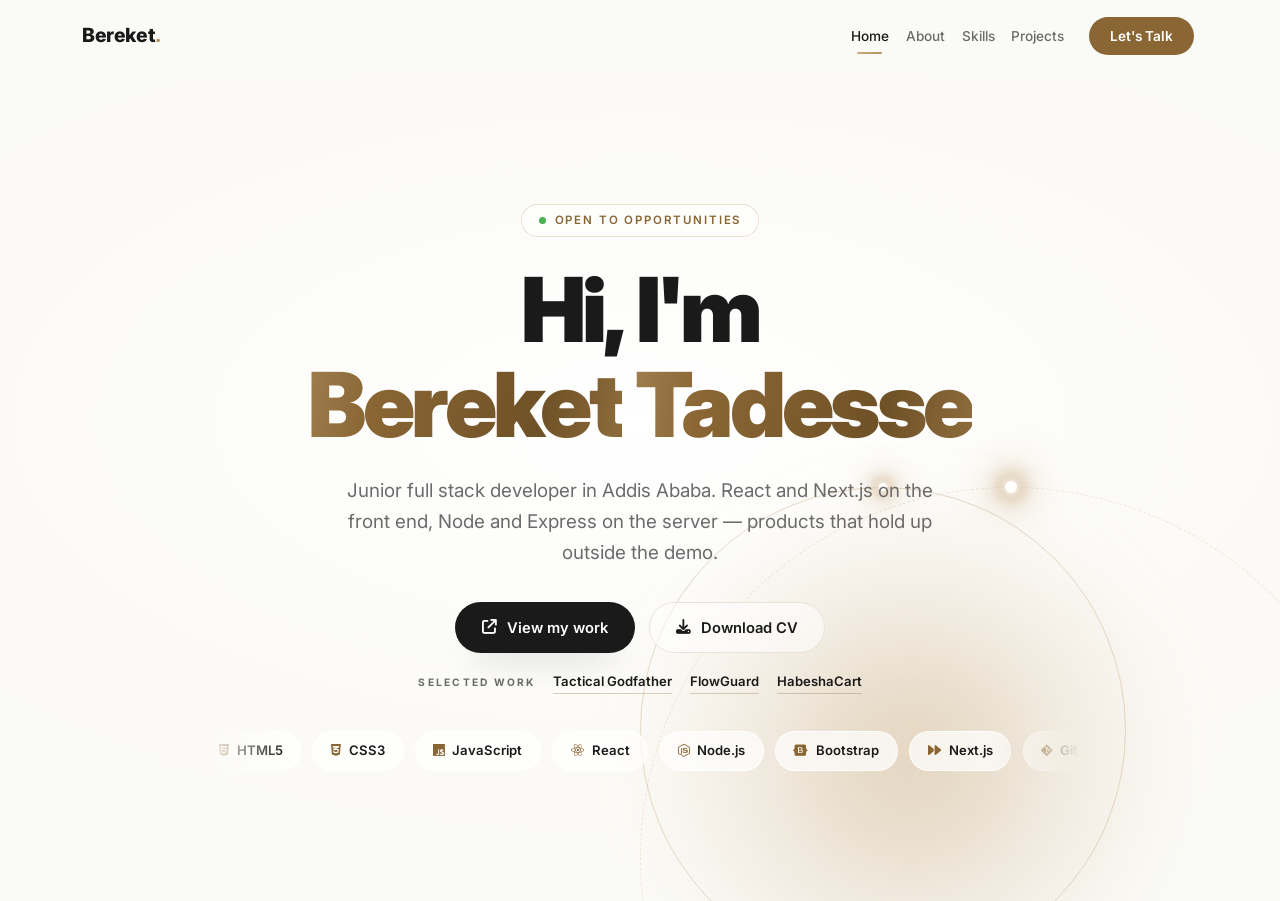
==== commit e1c5193f: "Say junior full stack developer, simplify About and Skills" ====
--- a/index.html
+++ b/index.html
@@ -3,23 +3,23 @@
 <head>
 <meta charset="UTF-8">
 <meta name="viewport" content="width=device-width, initial-scale=1">
-<title>Bereket Tadesse · Frontend Developer</title>
-<meta name="description" content="Frontend developer in Addis Ababa, going full-stack. I build fast, accessible interfaces in HTML, CSS, JavaScript and React. Open to freelance and full-time roles.">
+<title>Bereket Tadesse · Junior Full Stack Developer</title>
+<meta name="description" content="Junior full stack developer in Addis Ababa. I build fast, reliable, secure products with React, Next.js, Node and Express. Open to freelance, early-stage and full-time roles.">
 <meta name="author" content="Bereket Tadesse">
 <meta name="theme-color" content="#fafaf7">
 <link rel="canonical" href="https://bereket-codes.github.io/">
 
 <!-- Social preview: drop a 1200x630 image named og.jpg next to this file -->
 <meta property="og:type" content="website">
-<meta property="og:title" content="Bereket Tadesse · Frontend Developer">
-<meta property="og:description" content="Frontend developer in Addis Ababa, going full-stack. I build fast, accessible interfaces in HTML, CSS, JavaScript and React.">
+<meta property="og:title" content="Bereket Tadesse · Junior Full Stack Developer">
+<meta property="og:description" content="Junior full stack developer in Addis Ababa. I build fast, reliable, secure products with React, Next.js, Node and Express.">
 <meta property="og:url" content="https://bereket-codes.github.io/">
 <meta property="og:image" content="https://bereket-codes.github.io/og.jpg">
 <meta property="og:image:width" content="1200">
 <meta property="og:image:height" content="630">
 <meta name="twitter:card" content="summary_large_image">
-<meta name="twitter:title" content="Bereket Tadesse · Frontend Developer">
-<meta name="twitter:description" content="Frontend developer in Addis Ababa, going full-stack. Fast, accessible interfaces in HTML, CSS, JavaScript and React.">
+<meta name="twitter:title" content="Bereket Tadesse · Junior Full Stack Developer">
+<meta name="twitter:description" content="Junior full stack developer in Addis Ababa. Fast, reliable, secure products in React, Next.js, Node and Express.">
 <meta name="twitter:image" content="https://bereket-codes.github.io/og.jpg">
 
 <link rel="icon" href="data:image/svg+xml,<svg xmlns='http://www.w3.org/2000/svg' viewBox='0 0 64 64'><rect width='64' height='64' rx='14' fill='%23fafaf7'/><text x='32' y='46' font-family='Helvetica,Arial,sans-serif' font-size='32' font-weight='800' text-anchor='middle' fill='%23b8925a'>B.</text></svg>">
@@ -30,7 +30,7 @@
 <link rel="stylesheet" href="https://cdnjs.cloudflare.com/ajax/libs/font-awesome/6.4.0/css/all.min.css">
 
 <script type="application/ld+json">
-{"@context":"https://schema.org","@type":"Person","name":"Bereket Tadesse","jobTitle":"Frontend Developer","url":"https://bereket-codes.github.io/","address":{"@type":"PostalAddress","addressLocality":"Addis Ababa","addressCountry":"ET"},"knowsAbout":["HTML5","CSS3","JavaScript","React","Bootstrap","UI/UX Design"],"alumniOf":{"@type":"CollegeOrUniversity","name":"Unity University"},"sameAs":["https://github.com/bereket-codes","https://www.linkedin.com/in/bereket-tadesse-17bbb8415","https://t.me/Bk_tad"]}
+{"@context":"https://schema.org","@type":"Person","name":"Bereket Tadesse","jobTitle":"Junior Full Stack Developer","url":"https://bereket-codes.github.io/","address":{"@type":"PostalAddress","addressLocality":"Addis Ababa","addressCountry":"ET"},"knowsAbout":["HTML5","CSS3","JavaScript","React","Next.js","Node.js","Express","SQL","Bootstrap","REST APIs"],"alumniOf":{"@type":"CollegeOrUniversity","name":"Unity University"},"sameAs":["https://github.com/bereket-codes","https://www.linkedin.com/in/bereket-tadesse-17bbb8415","https://t.me/Bk_tad"]}
 </script>
 
 <script>
@@ -164,6 +164,7 @@
 .about-caption{padding:.75rem 1.1rem;font-size:.66rem;letter-spacing:.18em;text-transform:uppercase;font-weight:600;color:var(--muted);background:rgba(255,255,255,.72);border-top:1px solid var(--border);-webkit-backdrop-filter:blur(8px);backdrop-filter:blur(8px)}
 
 .about-copy{color:var(--muted);line-height:1.8;font-size:1.02rem;max-width:56ch}
+.about-lead{font-size:1.28rem;font-weight:700;line-height:1.45;letter-spacing:-.01em;color:var(--text);margin:0 0 .9rem;max-width:56ch}
 .about-quote{margin:1.7rem 0 0;padding:.15rem 0 .15rem 1.25rem;border-left:2px solid var(--accent);font-size:1.08rem;line-height:1.65;font-weight:500;color:var(--text);max-width:52ch}
 .about-rail{list-style:none;margin:1.9rem 0 0;padding:0 0 0 1.35rem;border-left:1px solid var(--border)}
 .about-rail li{position:relative;padding-bottom:1.15rem}
@@ -339,7 +340,7 @@
             </span>
         </h1>
 
-        <p class="hero-subtitle" data-hero style="--hd:620ms">Frontend developer in Addis Ababa, going full-stack. I build React and vanilla-JavaScript interfaces that hold up outside the demo.</p>
+        <p class="hero-subtitle" data-hero style="--hd:620ms">Junior full stack developer in Addis Ababa. React and Next.js on the front end, Node and Express on the server — products that hold up outside the demo.</p>
 
         <div class="hero-actions" data-hero style="--hd:740ms">
             <button class="btn-hero btn-hero--solid" data-magnetic data-target="projects"><i class="fa-solid fa-arrow-up-right-from-square" aria-hidden="true"></i> View my work</button>
@@ -360,8 +361,9 @@
                     <span class="chip"><i class="fa-brands fa-css3-alt" aria-hidden="true"></i> CSS3</span>
                     <span class="chip"><i class="fa-brands fa-js" aria-hidden="true"></i> JavaScript</span>
                     <span class="chip"><i class="fa-brands fa-react" aria-hidden="true"></i> React</span>
+                    <span class="chip"><i class="fa-brands fa-node-js" aria-hidden="true"></i> Node.js</span>
                     <span class="chip"><i class="fa-brands fa-bootstrap" aria-hidden="true"></i> Bootstrap</span>
-                    <span class="chip"><i class="fa-solid fa-paintbrush" aria-hidden="true"></i> UI/UX</span>
+                    <span class="chip"><i class="fa-solid fa-forward" aria-hidden="true"></i> Next.js</span>
                     <span class="chip"><i class="fa-brands fa-git-alt" aria-hidden="true"></i> Git</span>
                 </div>
                 <div class="marquee-group" aria-hidden="true">
@@ -369,8 +371,9 @@
                     <span class="chip"><i class="fa-brands fa-css3-alt"></i> CSS3</span>
                     <span class="chip"><i class="fa-brands fa-js"></i> JavaScript</span>
                     <span class="chip"><i class="fa-brands fa-react"></i> React</span>
+                    <span class="chip"><i class="fa-brands fa-node-js"></i> Node.js</span>
                     <span class="chip"><i class="fa-brands fa-bootstrap"></i> Bootstrap</span>
-                    <span class="chip"><i class="fa-solid fa-paintbrush"></i> UI/UX</span>
+                    <span class="chip"><i class="fa-solid fa-forward"></i> Next.js</span>
                     <span class="chip"><i class="fa-brands fa-git-alt"></i> Git</span>
                 </div>
             </div>
@@ -381,36 +384,37 @@
 <!-- ABOUT -->
 <section id="about" class="tab-section" aria-labelledby="about-title">
     <div class="container">
-        <div class="row g-4 g-lg-5 align-items-stretch">
+        <div class="text-center mb-5">
+            <p class="section-label" data-reveal>About me</p>
+            <h2 class="section-title" id="about-title" data-heading tabindex="-1" data-reveal style="--d:80ms">How I<br>build</h2>
+            <div class="section-line line-grow center" data-reveal style="--d:180ms"></div>
+        </div>
+        <div class="row g-4 g-lg-5 align-items-start">
             <div class="col-lg-5">
                 <figure class="about-media media-frame" data-reveal style="--d:40ms">
-                    <img src="me.jpg" alt="Bereket Tadesse, frontend developer" width="800" height="1000" decoding="async" data-fallback>
+                    <img src="me.jpg" alt="Bereket Tadesse, junior full stack developer" width="800" height="1000" decoding="async" data-fallback>
                     <div class="media-fallback about-fallback"><span>BT</span></div>
                     <figcaption class="about-caption">Addis Ababa · Class of 2026</figcaption>
                 </figure>
             </div>
             <div class="col-lg-7">
-                <p class="section-label" data-reveal style="--d:80ms">About me</p>
-                <h2 class="section-title" id="about-title" data-heading tabindex="-1" data-reveal style="--d:140ms">Education &amp;<br>Background</h2>
-                <div class="section-line line-grow" data-reveal style="--d:220ms"></div>
+                <p class="about-lead" data-reveal style="--d:240ms">Hello, I'm Bereket.</p>
                 <p class="about-copy" data-reveal style="--d:280ms">
-                    I'm a Computer Science graduate from <strong>Unity University</strong> (Class of 2026) with a
-                    deep focus on frontend development, and I'm now working toward full-stack, starting with HabeshaCart. I build interfaces that are fast, accessible and visually
-                    refined — and I care as much about the millisecond a hover takes to settle as about the layout grid.
+                    I'm a <strong>junior full stack developer</strong> in Addis Ababa and a Computer Science graduate
+                    from <strong>Unity University</strong> (Class of 2026). I build with React and Next.js on the front
+                    end, Node and Express on the server, and SQL for the data.
                 </p>
-                <blockquote class="about-quote" data-reveal style="--d:360ms">
-                    A great website isn't just about looking good — it's about making the user feel at home instantly.
-                </blockquote>
                 <p class="about-copy" data-reveal style="--d:400ms">
-                    I care most about the unglamorous parts: validating input before it reaches the screen, handling
-                    loading and error states so a page never looks broken, keeping the code small enough to reason
-                    about, and not shipping anything that leaks what it shouldn't. Every project here is deployed and
-                    clickable — I'd rather ship something small and finished than something large and half-working.
+                    I'm still early in my career, so I keep things simple. I check what people type in before
+                    trusting it, keep passwords and API keys out of the browser, and write short code that is easy
+                    to read. I learn something new on every project, and what I enjoy most is the problem solving —
+                    taking something vague and working it down into something that works.
                 </p>
                 <ol class="about-rail" data-stagger>
                     <li data-reveal><strong>Degree</strong><span>B.Sc. Computer Science, Unity University · 2026</span></li>
-                    <li data-reveal><strong>Build</strong><span>Tactical Godfather, FlowGuard and HabeshaCart — designed, built and shipped</span></li>
-                    <li data-reveal><strong>Now</strong><span>Open to freelance projects and full-time work · frontend now, full-stack next</span></li>
+                    <li data-reveal><strong>Build</strong><span>Tactical Godfather, FlowGuard and HabeshaCart</span></li>
+                    <li data-reveal><strong>Focus</strong><span>Clean, maintainable code — no secrets left in the browser</span></li>
+                    <li data-reveal><strong>Now</strong><span>Junior full stack developer, open to freelance and full-time roles</span></li>
                 </ol>
             </div>
         </div>
@@ -427,26 +431,28 @@
             <p class="text-muted mx-auto" data-reveal style="--d:240ms;max-width:560px;line-height:1.75">What I reach for every day — and what I'm still deepening.</p>
         </div>
 
-        <p class="skills-group-label text-center" data-reveal>Core stack</p>
+        <p class="skills-group-label text-center" data-reveal>Frontend</p>
         <div class="row g-3 justify-content-center mb-4" data-stagger>
-            <div class="col-6 col-md-4 col-lg-3" data-reveal><div class="card-surface skill-card" data-tilt="0"><div class="skill-icon"><i class="fa-brands fa-react" aria-hidden="true"></i></div><h3 class="skill-name">React</h3><small>Components, hooks, state</small></div></div>
-            <div class="col-6 col-md-4 col-lg-3" data-reveal><div class="card-surface skill-card" data-tilt="0"><div class="skill-icon"><i class="fa-brands fa-js" aria-hidden="true"></i></div><h3 class="skill-name">JavaScript</h3><small>ES6+, DOM, APIs</small></div></div>
-            <div class="col-6 col-md-4 col-lg-3" data-reveal><div class="card-surface skill-card" data-tilt="0"><div class="skill-icon"><i class="fa-brands fa-html5" aria-hidden="true"></i></div><h3 class="skill-name">HTML5</h3><small>Semantic markup</small></div></div>
-            <div class="col-6 col-md-4 col-lg-3" data-reveal><div class="card-surface skill-card" data-tilt="0"><div class="skill-icon"><i class="fa-brands fa-css3-alt" aria-hidden="true"></i></div><h3 class="skill-name">CSS3</h3><small>Flexbox, Grid, motion</small></div></div>
-            <div class="col-6 col-md-4 col-lg-3" data-reveal><div class="card-surface skill-card" data-tilt="0"><div class="skill-icon"><i class="fa-solid fa-mobile-screen-button" aria-hidden="true"></i></div><h3 class="skill-name">Responsive</h3><small>Mobile-first layouts</small></div></div>
-            <div class="col-6 col-md-4 col-lg-3" data-reveal><div class="card-surface skill-card" data-tilt="0"><div class="skill-icon"><i class="fa-solid fa-universal-access" aria-hidden="true"></i></div><h3 class="skill-name">Accessibility</h3><small>Contrast, keyboard, focus</small></div></div>
-            <div class="col-6 col-md-4 col-lg-3" data-reveal><div class="card-surface skill-card" data-tilt="0"><div class="skill-icon"><i class="fa-brands fa-git-alt" aria-hidden="true"></i></div><h3 class="skill-name">Git</h3><small>Branching, version control</small></div></div>
-            <div class="col-6 col-md-4 col-lg-3" data-reveal><div class="card-surface skill-card" data-tilt="0"><div class="skill-icon"><i class="fa-solid fa-code-branch" aria-hidden="true"></i></div><h3 class="skill-name">GitHub Actions</h3><small>Build &amp; deploy CI</small></div></div>
-        </div>
-
-        <p class="skills-group-label text-center" data-reveal>Libraries &amp; design</p>
+            <div class="col-6 col-md-4" data-reveal><div class="card-surface skill-card" data-tilt="0"><div class="skill-icon"><i class="fa-brands fa-react" aria-hidden="true"></i></div><h3 class="skill-name">React</h3><small>Components, hooks, state</small></div></div>
+            <div class="col-6 col-md-4" data-reveal><div class="card-surface skill-card" data-tilt="0"><div class="skill-icon"><i class="fa-solid fa-forward" aria-hidden="true"></i></div><h3 class="skill-name">Next.js</h3><small>App Router, server rendering</small></div></div>
+            <div class="col-6 col-md-4" data-reveal><div class="card-surface skill-card" data-tilt="0"><div class="skill-icon"><i class="fa-brands fa-js" aria-hidden="true"></i></div><h3 class="skill-name">JavaScript</h3><small>ES6+, DOM, APIs</small></div></div>
+            <div class="col-6 col-md-4" data-reveal><div class="card-surface skill-card" data-tilt="0"><div class="skill-icon"><i class="fa-brands fa-html5" aria-hidden="true"></i></div><h3 class="skill-name">HTML5</h3><small>Semantic markup</small></div></div>
+            <div class="col-6 col-md-4" data-reveal><div class="card-surface skill-card" data-tilt="0"><div class="skill-icon"><i class="fa-brands fa-css3-alt" aria-hidden="true"></i></div><h3 class="skill-name">CSS3</h3><small>Flexbox, Grid, motion</small></div></div>
+            <div class="col-6 col-md-4" data-reveal><div class="card-surface skill-card" data-tilt="0"><div class="skill-icon"><i class="fa-brands fa-bootstrap" aria-hidden="true"></i></div><h3 class="skill-name">Bootstrap 5</h3><small>Grid and components — this page runs on it</small></div></div>
+        </div>
+
+        <p class="skills-group-label text-center" data-reveal>Backend</p>
         <div class="row g-3 justify-content-center mb-4" data-stagger>
-            <div class="col-6 col-md-4 col-lg-3" data-reveal><div class="card-surface skill-card" data-tilt="0"><div class="skill-icon"><i class="fa-solid fa-arrows-up-down-left-right" aria-hidden="true"></i></div><h3 class="skill-name">@dnd-kit</h3><small>Drag-and-drop, a11y-first</small></div></div>
-            <div class="col-6 col-md-4 col-lg-3" data-reveal><div class="card-surface skill-card" data-tilt="0"><div class="skill-icon"><i class="fa-solid fa-wand-magic-sparkles" aria-hidden="true"></i></div><h3 class="skill-name">Framer Motion</h3><small>Interface animation</small></div></div>
-            <div class="col-6 col-md-4 col-lg-3" data-reveal><div class="card-surface skill-card" data-tilt="0"><div class="skill-icon"><i class="fa-solid fa-paintbrush" aria-hidden="true"></i></div><h3 class="skill-name">UI/UX design</h3><small>Layout, type, spacing</small></div></div>
-        </div>
-
-        <p class="skills-note text-center text-muted" data-reveal>Also comfortable with Bootstrap 5 — this page is built on it.</p>
+            <div class="col-6 col-md-4" data-reveal><div class="card-surface skill-card" data-tilt="0"><div class="skill-icon"><i class="fa-brands fa-node-js" aria-hidden="true"></i></div><h3 class="skill-name">Node + Express</h3><small>APIs and middleware</small></div></div>
+            <div class="col-6 col-md-4" data-reveal><div class="card-surface skill-card" data-tilt="0"><div class="skill-icon"><i class="fa-solid fa-database" aria-hidden="true"></i></div><h3 class="skill-name">SQL</h3><small>Schemas, joins, transactions</small></div></div>
+            <div class="col-6 col-md-4" data-reveal><div class="card-surface skill-card" data-tilt="0"><div class="skill-icon"><i class="fa-solid fa-plug" aria-hidden="true"></i></div><h3 class="skill-name">REST APIs</h3><small>Routes, JSON, status codes</small></div></div>
+        </div>
+
+        <p class="skills-group-label text-center" data-reveal>Tools</p>
+        <div class="row g-3 justify-content-center" data-stagger>
+            <div class="col-6 col-md-4" data-reveal><div class="card-surface skill-card" data-tilt="0"><div class="skill-icon"><i class="fa-brands fa-git-alt" aria-hidden="true"></i></div><h3 class="skill-name">Git</h3><small>Branching, version control</small></div></div>
+            <div class="col-6 col-md-4" data-reveal><div class="card-surface skill-card" data-tilt="0"><div class="skill-icon"><i class="fa-solid fa-code-branch" aria-hidden="true"></i></div><h3 class="skill-name">GitHub Actions</h3><small>Build &amp; deploy CI</small></div></div>
+        </div>
     </div>
 </section>
 
@@ -498,7 +504,7 @@
                             <h3 class="project-name">FlowGuard</h3>
                             <span class="project-year">Jun 2026</span>
                         </div>
-                        <p class="project-summary flex-grow-1">A paycheck allocator. Enter your income, choose 50/30/20, 60/20/20 or a custom split, lock the plan in, then revisit it as a dashboard that shows every dollar already assigned.</p>
+                        <p class="project-summary flex-grow-1">A paycheck allocator. Enter your income, choose 50/30/20, 60/20/20 or a custom split, lock the plan in, then revisit it as a dashboard that shows every birr already assigned.</p>
                         <p class="project-hard"><b>Tricky bit:</b> keeping every category recalculating live without letting the totals drift.</p>
                         <ul class="project-specs">
                             <li>3-step flow</li>
@@ -553,7 +559,7 @@
         <p class="section-label" data-reveal>Get in touch</p>
         <h2 class="section-title text-white" id="contact-title" data-heading tabindex="-1" data-reveal style="--d:80ms">Let's work<br>together</h2>
         <div class="section-line line-grow center" data-reveal style="--d:180ms"></div>
-        <p class="text-white-50 mb-4 mx-auto" data-reveal style="--d:240ms;max-width:460px;line-height:1.75">I'm currently open to freelance projects, collaborations, and full-time opportunities. Let's build something great.</p>
+        <p class="text-white-50 mb-4 mx-auto" data-reveal style="--d:240ms;max-width:460px;line-height:1.75">Open to freelance work, early-stage teams and full-time roles. Email is the fastest way to reach me.</p>
         <div class="d-flex flex-wrap justify-content-center gap-3" data-stagger>
             <a href="cv.pdf" download="Bereket-Tadesse-CV.pdf" class="contact-link-large contact-link-large--gold" data-reveal><i class="fa-solid fa-download" aria-hidden="true"></i> Download CV</a>
             <a href="mailto:tadessebereket779@gmail.com" class="contact-link-large" data-reveal><i class="fa-regular fa-envelope" aria-hidden="true"></i> Email</a>
@@ -567,7 +573,7 @@
 </main>
 
 <footer>
-    <div class="container"><p class="mb-0">&copy; <span id="year">2026</span> Bereket Tadesse. Built with passion &amp; precision.</p></div>
+    <div class="container"><p class="mb-0">&copy; <span id="year">2026</span> Bereket Tadesse. Hand-built, no build step.</p></div>
 </footer>
 
 <script src="https://cdn.jsdelivr.net/npm/bootstrap@5.3.2/dist/js/bootstrap.bundle.min.js"></script>
@@ -584,7 +590,7 @@
     var sections = $$('.tab-section'), navLinks = $$('.nav-list .nav-link'),
         navList = $('.nav-list'), ind = $('.nav-indicator'), cur = 'home',
         TITLES = {
-            home: 'Bereket Tadesse · Frontend Developer', about: 'About · Bereket Tadesse',
+            home: 'Bereket Tadesse · Junior Full Stack Developer', about: 'About · Bereket Tadesse',
             skills: 'Skills · Bereket Tadesse', projects: 'Projects · Bereket Tadesse',
             contact: 'Contact · Bereket Tadesse'
         };
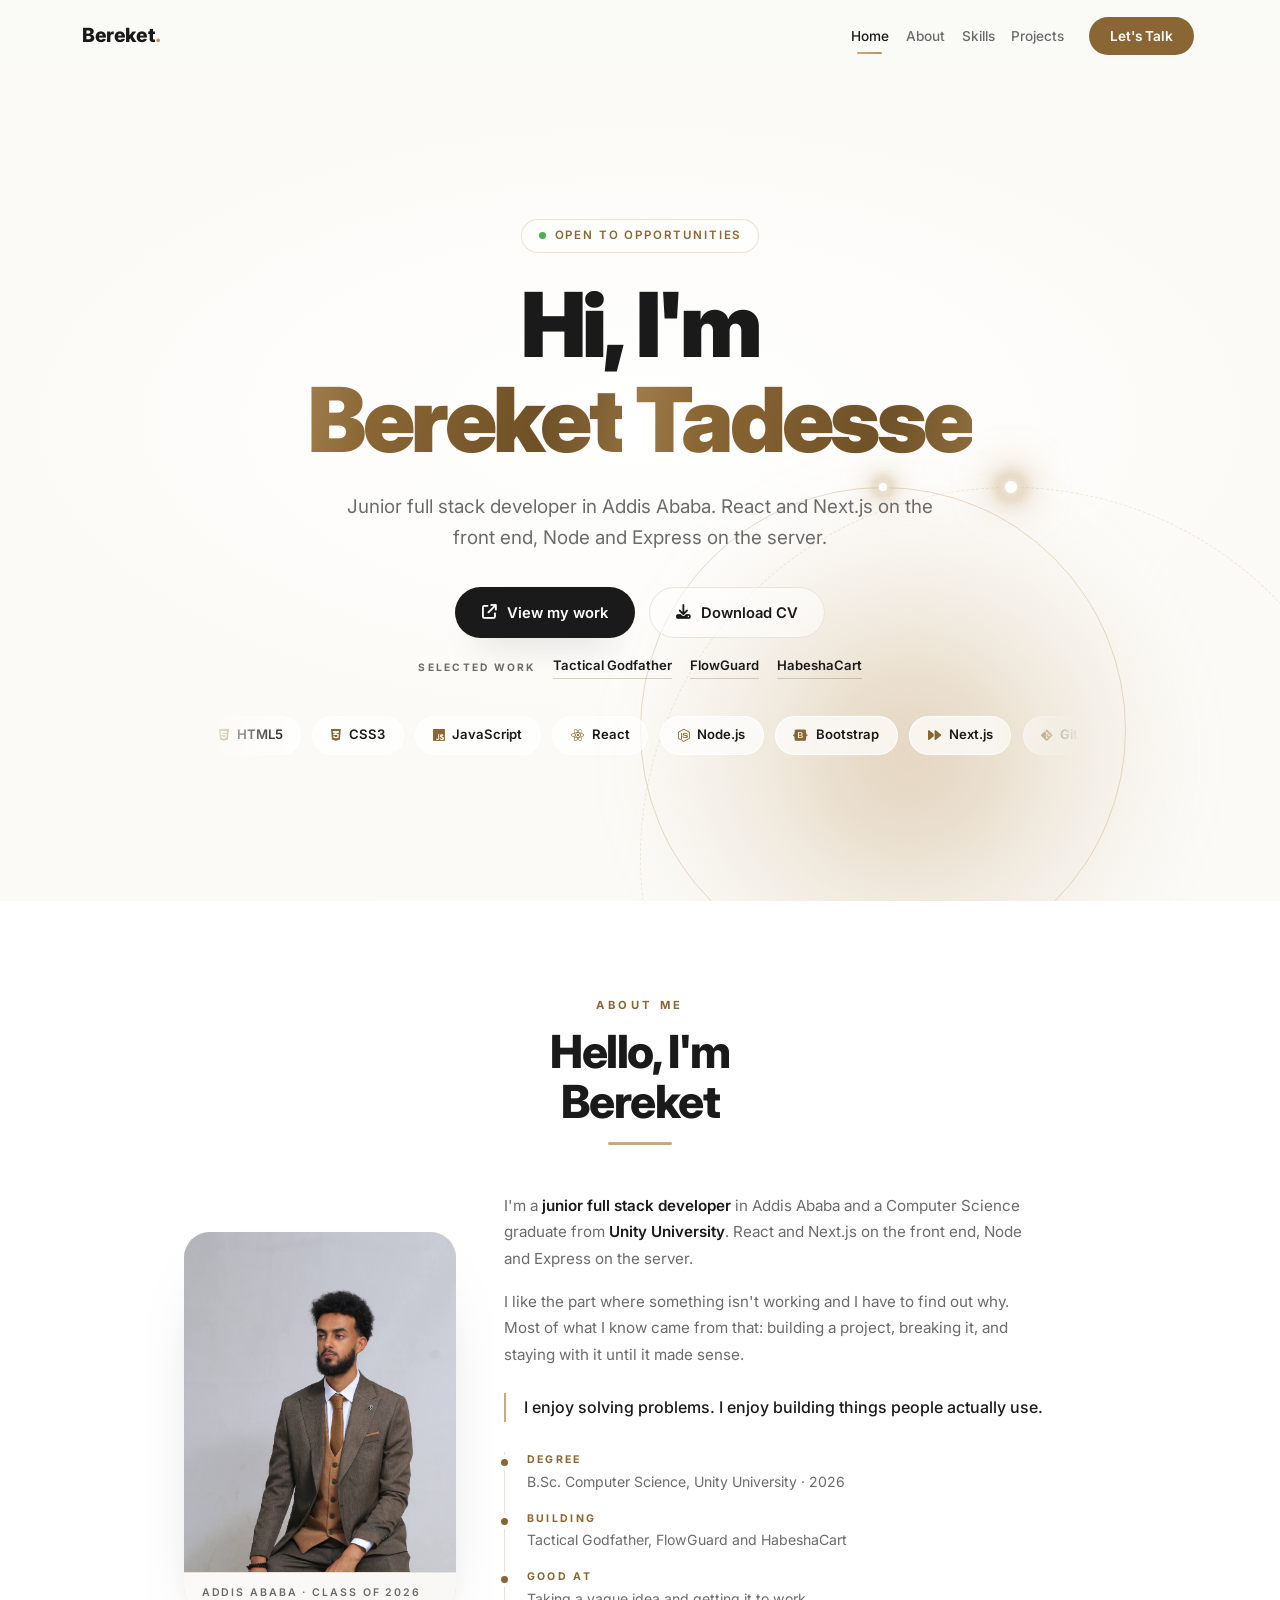
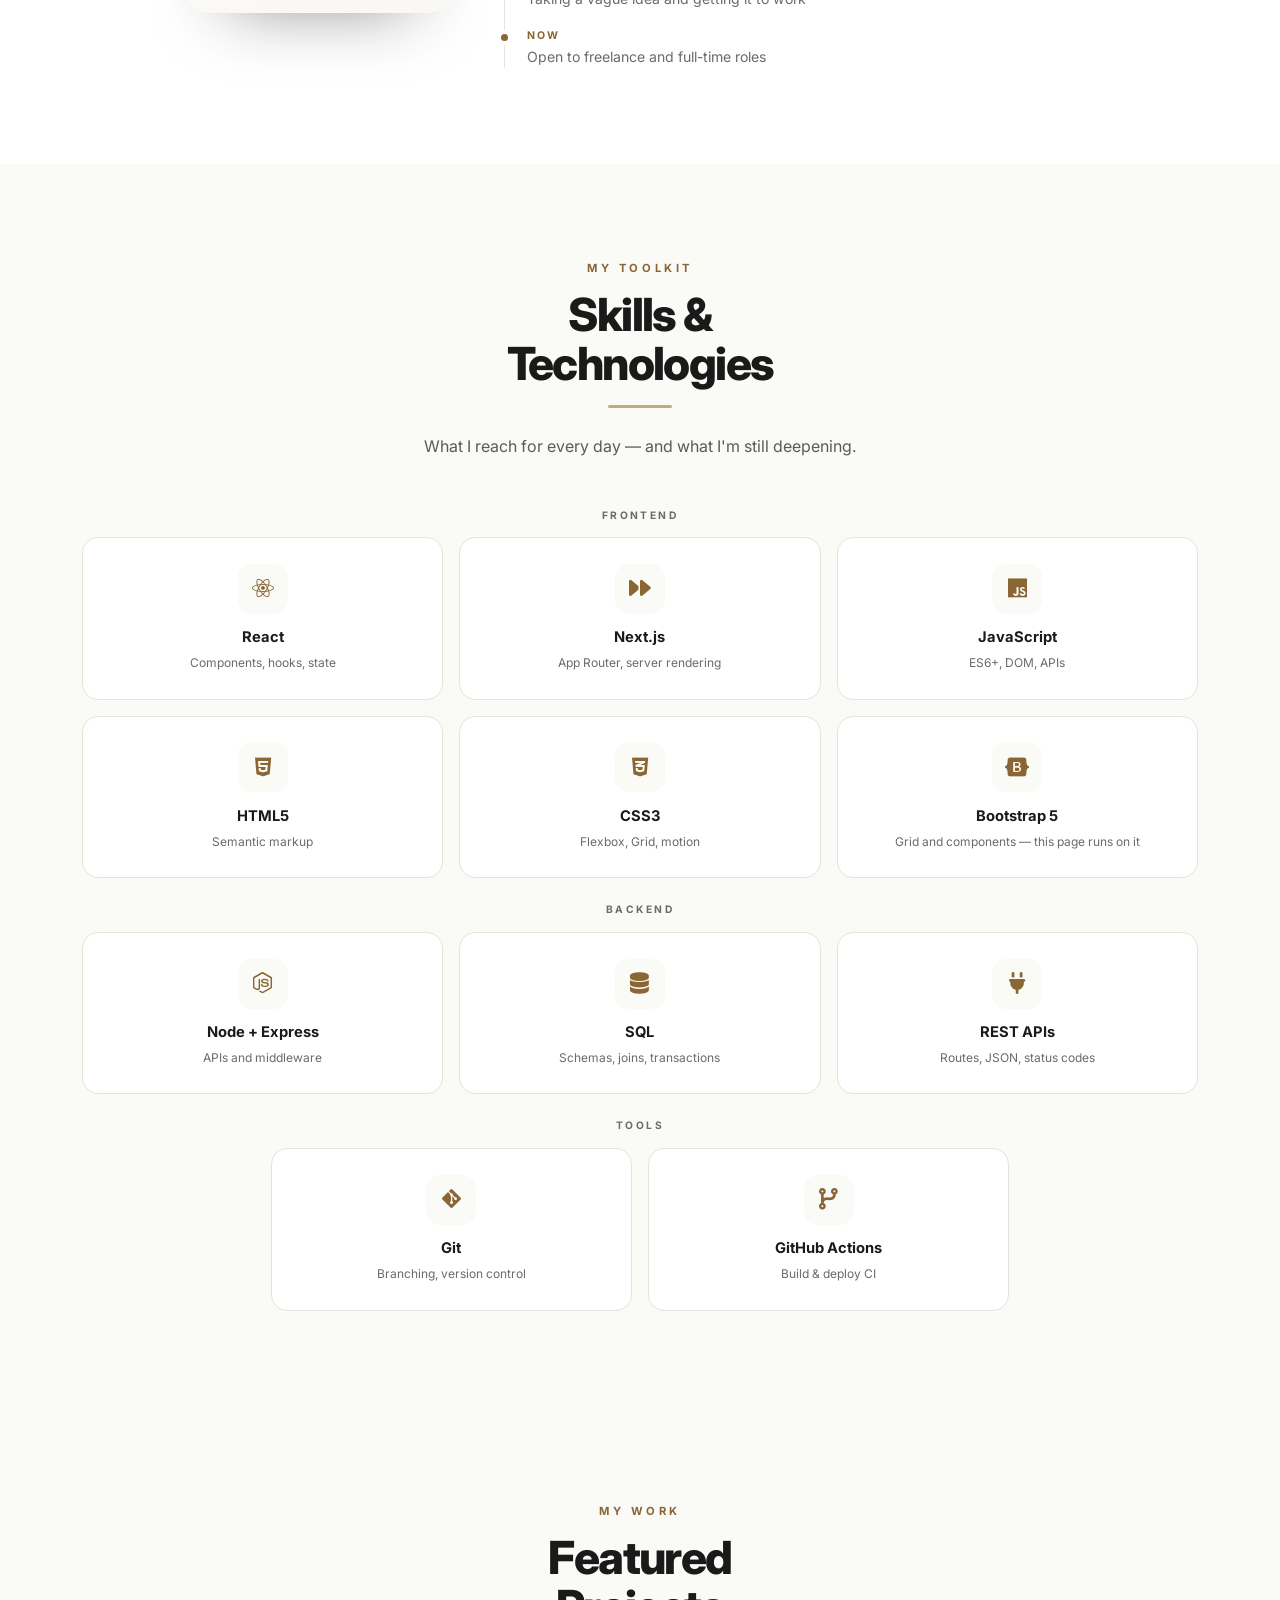
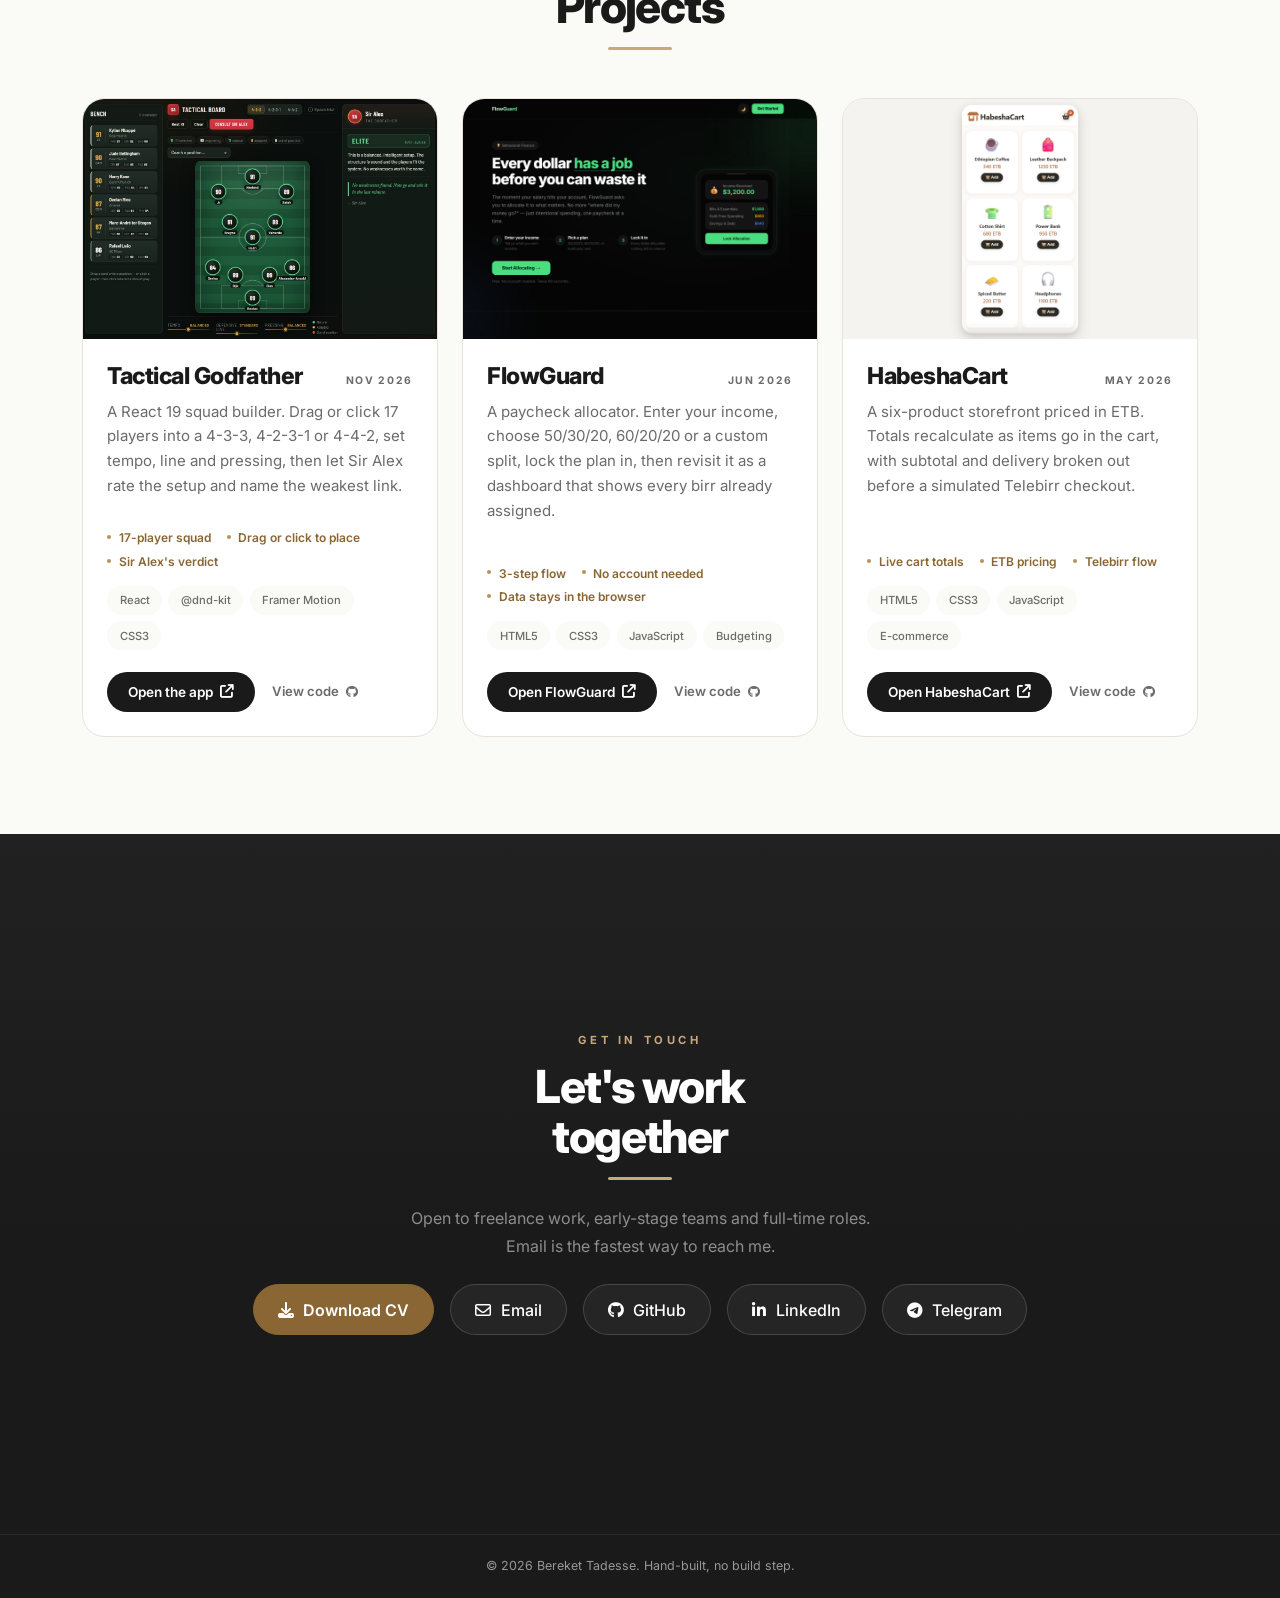
==== commit 8eb5d0ab: "Publish one-page layout with reworked About and project cards Generated with Codebuff  Co-Authored-B" ====
--- a/index.html
+++ b/index.html
@@ -74,14 +74,12 @@
 .nav-cta{background:var(--accent-ink);color:#fff!important;border-radius:999px;padding:.55rem 1.3rem!important;font-weight:600!important;transition:background .35s var(--ease-soft),transform .4s var(--ease-spring),box-shadow .4s var(--ease-out-expo)}
 .nav-cta:hover{background:#6f5127;transform:translateY(-2px);box-shadow:0 14px 26px -16px rgba(111,81,39,.95)}
 
-/* tabs — .active is JS-driven, :target is the no-JS fallback */
-.tab-section{display:none}
-.tab-section.active,.tab-section:target{display:flex;flex-direction:column;justify-content:center;min-height:calc(100svh - var(--nav-h));padding-block:clamp(2.5rem,7vh,5rem)}
-body:has(.tab-section:target) .tab-section.active:not(:target){display:none}
-@supports not (view-transition-name:none){.tab-section.active{animation:tabIn .6s var(--ease-out-expo) both}}
-@keyframes tabIn{from{opacity:0;transform:translate3d(0,14px,0)}to{opacity:1;transform:none}}
-::view-transition-old(root){animation-duration:.35s;animation-timing-function:var(--ease-soft)}
-::view-transition-new(root){animation-duration:.45s;animation-timing-function:var(--ease-out-expo)}
+/* one vertical page — every section sits on the same rhythm */
+html{scroll-behavior:smooth}
+.tab-section{display:flex;flex-direction:column;padding-block:clamp(4.25rem,7.5vw,6.5rem)}
+.tab-section .container{width:100%}
+section[id]{scroll-margin-top:calc(var(--nav-h) + 8px)}
+#home{justify-content:center;min-height:calc(100svh - var(--nav-h));padding-block:clamp(2.75rem,6vw,4.5rem)}
 
 /* shared */
 .section-label{font-size:.7rem;text-transform:uppercase;letter-spacing:.32em;color:var(--accent-ink);font-weight:700;margin-bottom:.85rem}
@@ -151,27 +149,29 @@
 
 /* ============ ABOUT ============ */
 #about{background:var(--surface)}
-.about-media{display:flex;flex-direction:column;height:100%;min-height:clamp(380px,44vw,560px)}
+.about-wrap{max-width:960px}
+.about-media{display:flex;flex-direction:column;width:100%;max-width:390px;margin-inline:auto}
 .media-frame{position:relative;overflow:hidden;border-radius:1.6rem;background:linear-gradient(140deg,#f6f3ed,#e9e3da);box-shadow:0 34px 70px -46px rgba(26,26,26,.6);transition:transform .7s var(--ease-out-expo),box-shadow .7s var(--ease-out-expo)}
 .media-frame::after{content:'';position:absolute;inset:0;border-radius:inherit;border:1px solid rgba(200,169,126,0);transition:border-color .6s var(--ease-soft);pointer-events:none;z-index:2}
 .media-frame:hover{transform:translate3d(0,-6px,0);box-shadow:0 44px 80px -46px rgba(26,26,26,.5)}
 .media-frame:hover::after{border-color:rgba(200,169,126,.55)}
-.about-media img{width:100%;flex:1 1 auto;min-height:0;object-fit:cover;object-position:center 22%;display:block}
+.about-media img{width:100%;height:auto;aspect-ratio:4/5;object-fit:cover;object-position:center 22%;display:block}
 .media-fallback{display:none}
-.about-fallback{align-items:center;justify-content:center;flex:1 1 auto;min-height:0;font-size:clamp(3rem,8vw,4.5rem);font-weight:900;letter-spacing:-.04em;color:var(--accent-dark);background:radial-gradient(circle at 50% 40%,rgba(200,169,126,.22),transparent 70%),linear-gradient(140deg,#f6f3ed,#e9e3da)}
+.about-fallback{align-items:center;justify-content:center;aspect-ratio:4/5;font-size:clamp(3rem,8vw,4.5rem);font-weight:900;letter-spacing:-.04em;color:var(--accent-dark);background:radial-gradient(circle at 50% 40%,rgba(200,169,126,.22),transparent 70%),linear-gradient(140deg,#f6f3ed,#e9e3da)}
 .media-frame.is-missing img{display:none}
 .media-frame.is-missing .media-fallback{display:flex}
 .about-caption{padding:.75rem 1.1rem;font-size:.66rem;letter-spacing:.18em;text-transform:uppercase;font-weight:600;color:var(--muted);background:rgba(255,255,255,.72);border-top:1px solid var(--border);-webkit-backdrop-filter:blur(8px);backdrop-filter:blur(8px)}
 
-.about-copy{color:var(--muted);line-height:1.8;font-size:1.02rem;max-width:56ch}
-.about-lead{font-size:1.28rem;font-weight:700;line-height:1.45;letter-spacing:-.01em;color:var(--text);margin:0 0 .9rem;max-width:56ch}
-.about-quote{margin:1.7rem 0 0;padding:.15rem 0 .15rem 1.25rem;border-left:2px solid var(--accent);font-size:1.08rem;line-height:1.65;font-weight:500;color:var(--text);max-width:52ch}
+.about-copy{color:var(--muted);line-height:1.75;font-size:.95rem;max-width:54ch}
+.about-copy + .about-copy{margin-top:.9rem}
+.about-copy strong{color:var(--text);font-weight:600}
+.about-quote{margin:1.55rem 0 0;padding:.1rem 0 .1rem 1.15rem;border-left:2px solid var(--accent);font-size:1rem;line-height:1.6;font-weight:500;color:var(--text);max-width:54ch}
 .about-rail{list-style:none;margin:1.9rem 0 0;padding:0 0 0 1.35rem;border-left:1px solid var(--border)}
 .about-rail li{position:relative;padding-bottom:1.15rem}
 .about-rail li:last-child{padding-bottom:0}
 .about-rail li::before{content:'';position:absolute;left:-1.35rem;top:.42rem;width:7px;height:7px;margin-left:-4px;border-radius:50%;background:var(--accent-ink);box-shadow:0 0 0 4px var(--surface)}
 .about-rail strong{display:block;font-size:.66rem;letter-spacing:.22em;text-transform:uppercase;color:var(--accent-ink);font-weight:700;margin-bottom:.15rem}
-.about-rail span{display:block;font-size:.94rem;line-height:1.55;color:var(--muted)}
+.about-rail span{display:block;font-size:.88rem;line-height:1.55;color:var(--muted)}
 
 /* ============ SKILLS ============ */
 .skills-group-label{font-size:.64rem;letter-spacing:.24em;text-transform:uppercase;font-weight:700;color:var(--muted);margin:0 0 .9rem}
@@ -224,7 +224,7 @@
 .link-project:hover i{transform:translate3d(0,-2px,0)}
 
 /* ============ CONTACT ============ */
-#contact{position:relative;overflow:hidden;background:linear-gradient(180deg,#212121 0%,var(--text) 60%);color:#fff}
+#contact{position:relative;overflow:hidden;background:linear-gradient(180deg,#212121 0%,var(--text) 60%);color:#fff;justify-content:center;min-height:min(78svh,700px)}
 #contact::before{content:'';position:absolute;inset:0;pointer-events:none;background:radial-gradient(460px circle at var(--cx,50%) var(--cy,40%),rgba(200,169,126,.16),transparent 68%);opacity:0;transition:opacity .7s var(--ease-soft)}
 #contact:hover::before{opacity:1}
 #contact .section-label{color:var(--accent)}
@@ -237,8 +237,7 @@
 .contact-link-large--gold:hover{background:#6f5127;border-color:#6f5127}
 
 /* footer */
-footer{background:var(--text);border-top:1px solid rgba(255,255,255,.08);padding:1.4rem 0;color:rgba(255,255,255,.55);font-size:.78rem;text-align:center;display:none}
-body.show-footer footer{display:block}
+footer{background:var(--text);border-top:1px solid rgba(255,255,255,.08);padding:1.4rem 0;color:rgba(255,255,255,.55);font-size:.78rem;text-align:center}
 
 /* hero entrance */
 [data-hero]{opacity:0;transform:translate3d(0,22px,0);animation:heroUp .95s var(--ease-out-expo) forwards;animation-delay:var(--hd,0ms)}
@@ -250,14 +249,15 @@
 .nav-link{margin:.1rem 0}
 .nav-cta{margin-top:.5rem;text-align:center}
 .hero-name{letter-spacing:-.03em}
-.about-media{height:auto;min-height:0}
-.about-media img,.about-fallback{flex:0 0 auto;height:clamp(300px,62vw,420px);object-position:center 20%}
+.about-media{max-width:330px}
+.about-media img,.about-fallback{object-position:center 20%}
 .about-rail{margin-top:1.6rem}
 }
 @media (max-width:767.98px){
 .hero-actions{flex-direction:column;align-items:stretch;width:100%;max-width:320px;margin-inline:auto}
 .btn-hero{justify-content:center}
 .hero-work{gap:.35rem .9rem;margin-bottom:2rem}
+.hero-work-label{flex:0 0 100%;text-align:center;margin-bottom:.15rem}
 .glow-orb{width:78vw;height:78vw}
 .aura,.ring-1,.orbit{width:92vw;height:92vw}
 .ring-2,.orbit-rev{width:64vw;height:64vw}
@@ -296,18 +296,18 @@
 
 <nav class="navbar navbar-expand-lg site-nav">
     <div class="container">
-        <a class="navbar-brand" href="#home" data-target="home">Bereket<span class="brand-dot">.</span></a>
+        <a class="navbar-brand" href="#home">Bereket<span class="brand-dot">.</span></a>
         <button class="navbar-toggler" type="button" data-bs-toggle="collapse" data-bs-target="#navLinks" aria-controls="navLinks" aria-expanded="false" aria-label="Toggle navigation">
             <i class="fa-solid fa-bars" aria-hidden="true"></i>
         </button>
         <div class="collapse navbar-collapse" id="navLinks">
             <ul class="navbar-nav ms-auto nav-list">
                 <li class="nav-indicator" aria-hidden="true"></li>
-                <li class="nav-item"><a class="nav-link active" href="#home" data-target="home">Home</a></li>
-                <li class="nav-item"><a class="nav-link" href="#about" data-target="about">About</a></li>
-                <li class="nav-item"><a class="nav-link" href="#skills" data-target="skills">Skills</a></li>
-                <li class="nav-item"><a class="nav-link" href="#projects" data-target="projects">Projects</a></li>
-                <li class="nav-item"><a class="nav-link nav-cta ms-lg-3" href="#contact" data-target="contact">Let's Talk</a></li>
+                <li class="nav-item"><a class="nav-link active" href="#home">Home</a></li>
+                <li class="nav-item"><a class="nav-link" href="#about">About</a></li>
+                <li class="nav-item"><a class="nav-link" href="#skills">Skills</a></li>
+                <li class="nav-item"><a class="nav-link" href="#projects">Projects</a></li>
+                <li class="nav-item"><a class="nav-link nav-cta ms-lg-3" href="#contact">Let's Talk</a></li>
             </ul>
         </div>
     </div>
@@ -316,7 +316,7 @@
 <main id="main">
 
 <!-- HOME -->
-<section id="home" class="tab-section active" aria-labelledby="home-title">
+<section id="home" class="tab-section" aria-labelledby="home-title">
     <div class="motion-field" aria-hidden="true">
         <div class="layer" data-depth="16"><div class="glow-orb"></div></div>
         <div class="layer" data-depth="10"><div class="aura"></div></div>
@@ -340,18 +340,18 @@
             </span>
         </h1>
 
-        <p class="hero-subtitle" data-hero style="--hd:620ms">Junior full stack developer in Addis Ababa. React and Next.js on the front end, Node and Express on the server — products that hold up outside the demo.</p>
+        <p class="hero-subtitle" data-hero style="--hd:620ms">Junior full stack developer in Addis Ababa. React and Next.js on the front end, Node and Express on the server.</p>
 
         <div class="hero-actions" data-hero style="--hd:740ms">
-            <button class="btn-hero btn-hero--solid" data-magnetic data-target="projects"><i class="fa-solid fa-arrow-up-right-from-square" aria-hidden="true"></i> View my work</button>
+            <a class="btn-hero btn-hero--solid" href="#projects" data-magnetic><i class="fa-solid fa-arrow-up-right-from-square" aria-hidden="true"></i> View my work</a>
             <a class="btn-hero btn-hero--ghost" href="cv.pdf" download="Bereket-Tadesse-CV.pdf" data-magnetic><i class="fa-solid fa-download" aria-hidden="true"></i> Download CV</a>
         </div>
 
         <p class="hero-work" data-hero style="--hd:790ms">
             <span class="hero-work-label">Selected work</span>
-            <a href="#projects" data-target="projects">Tactical Godfather</a>
-            <a href="#projects" data-target="projects">FlowGuard</a>
-            <a href="#projects" data-target="projects">HabeshaCart</a>
+            <a href="#projects">Tactical Godfather</a>
+            <a href="#projects">FlowGuard</a>
+            <a href="#projects">HabeshaCart</a>
         </p>
 
         <div class="hero-marquee" data-hero style="--hd:860ms">
@@ -386,35 +386,35 @@
     <div class="container">
         <div class="text-center mb-5">
             <p class="section-label" data-reveal>About me</p>
-            <h2 class="section-title" id="about-title" data-heading tabindex="-1" data-reveal style="--d:80ms">How I<br>build</h2>
+            <h2 class="section-title" id="about-title" data-heading tabindex="-1" data-reveal style="--d:80ms">Hello, I'm<br>Bereket</h2>
             <div class="section-line line-grow center" data-reveal style="--d:180ms"></div>
         </div>
-        <div class="row g-4 g-lg-5 align-items-start">
-            <div class="col-lg-5">
+        <div class="row g-4 g-lg-5 align-items-lg-center justify-content-center about-wrap mx-auto">
+            <div class="col-lg-4 col-md-6">
                 <figure class="about-media media-frame" data-reveal style="--d:40ms">
                     <img src="me.jpg" alt="Bereket Tadesse, junior full stack developer" width="800" height="1000" decoding="async" data-fallback>
                     <div class="media-fallback about-fallback"><span>BT</span></div>
                     <figcaption class="about-caption">Addis Ababa · Class of 2026</figcaption>
                 </figure>
             </div>
-            <div class="col-lg-7">
-                <p class="about-lead" data-reveal style="--d:240ms">Hello, I'm Bereket.</p>
+            <div class="col-lg-8 col-md-6">
                 <p class="about-copy" data-reveal style="--d:280ms">
                     I'm a <strong>junior full stack developer</strong> in Addis Ababa and a Computer Science graduate
-                    from <strong>Unity University</strong> (Class of 2026). I build with React and Next.js on the front
-                    end, Node and Express on the server, and SQL for the data.
+                    from <strong>Unity University</strong>. React and Next.js on the front end, Node and Express on the
+                    server.
                 </p>
-                <p class="about-copy" data-reveal style="--d:400ms">
-                    I'm still early in my career, so I keep things simple. I check what people type in before
-                    trusting it, keep passwords and API keys out of the browser, and write short code that is easy
-                    to read. I learn something new on every project, and what I enjoy most is the problem solving —
-                    taking something vague and working it down into something that works.
+                <p class="about-copy" data-reveal style="--d:370ms">
+                    I like the part where something isn't working and I have to find out why. Most of what I know
+                    came from that: building a project, breaking it, and staying with it until it made sense.
                 </p>
+                <blockquote class="about-quote" data-reveal style="--d:460ms">
+                    I enjoy solving problems. I enjoy building things people actually use.
+                </blockquote>
                 <ol class="about-rail" data-stagger>
                     <li data-reveal><strong>Degree</strong><span>B.Sc. Computer Science, Unity University · 2026</span></li>
-                    <li data-reveal><strong>Build</strong><span>Tactical Godfather, FlowGuard and HabeshaCart</span></li>
-                    <li data-reveal><strong>Focus</strong><span>Clean, maintainable code — no secrets left in the browser</span></li>
-                    <li data-reveal><strong>Now</strong><span>Junior full stack developer, open to freelance and full-time roles</span></li>
+                    <li data-reveal><strong>Building</strong><span>Tactical Godfather, FlowGuard and HabeshaCart</span></li>
+                    <li data-reveal><strong>Good at</strong><span>Taking a vague idea and getting it to work</span></li>
+                    <li data-reveal><strong>Now</strong><span>Open to freelance and full-time roles</span></li>
                 </ol>
             </div>
         </div>
@@ -427,8 +427,8 @@
         <div class="text-center mb-5">
             <p class="section-label" data-reveal>My toolkit</p>
             <h2 class="section-title" id="skills-title" data-heading tabindex="-1" data-reveal style="--d:80ms">Skills &amp;<br>Technologies</h2>
-            <div class="section-line line-grow center mb-4" data-reveal style="--d:180ms"></div>
-            <p class="text-muted mx-auto" data-reveal style="--d:240ms;max-width:560px;line-height:1.75">What I reach for every day — and what I'm still deepening.</p>
+            <div class="section-line line-grow center" data-reveal style="--d:180ms"></div>
+            <p class="text-muted mx-auto mb-0" data-reveal style="--d:240ms;max-width:560px;line-height:1.75">What I reach for every day — and what I'm still deepening.</p>
         </div>
 
         <p class="skills-group-label text-center" data-reveal>Frontend</p>
@@ -474,10 +474,9 @@
                     <div class="project-body">
                         <div class="project-head">
                             <h3 class="project-name">Tactical Godfather</h3>
-                            <span class="project-year">React SPA · Nov 2026</span>
+                            <span class="project-year">Nov 2026</span>
                         </div>
                         <p class="project-summary flex-grow-1">A React 19 squad builder. Drag or click 17 players into a 4-3-3, 4-2-3-1 or 4-4-2, set tempo, line and pressing, then let Sir Alex rate the setup and name the weakest link.</p>
-                        <p class="project-hard"><b>Tricky bit:</b> deriving natural / adapted / out-of-position from the formation itself, instead of hardcoding each slot.</p>
                         <ul class="project-specs">
                             <li>17-player squad</li>
                             <li>Drag or click to place</li>
@@ -505,7 +504,6 @@
                             <span class="project-year">Jun 2026</span>
                         </div>
                         <p class="project-summary flex-grow-1">A paycheck allocator. Enter your income, choose 50/30/20, 60/20/20 or a custom split, lock the plan in, then revisit it as a dashboard that shows every birr already assigned.</p>
-                        <p class="project-hard"><b>Tricky bit:</b> keeping every category recalculating live without letting the totals drift.</p>
                         <ul class="project-specs">
                             <li>3-step flow</li>
                             <li>No account needed</li>
@@ -533,7 +531,6 @@
                             <span class="project-year">May 2026</span>
                         </div>
                         <p class="project-summary flex-grow-1">A six-product storefront priced in ETB. Totals recalculate as items go in the cart, with subtotal and delivery broken out before a simulated Telebirr checkout.</p>
-                        <p class="project-hard"><b>Tricky bit:</b> keeping the subtotal, the free-delivery threshold and the grand total in step as quantities change.</p>
                         <ul class="project-specs">
                             <li>Live cart totals</li>
                             <li>ETB pricing</li>
@@ -586,24 +583,13 @@
         fine = window.matchMedia('(hover: hover) and (pointer: fine)'),
         isReduced = function () { return reduced.matches; };
 
-    /* tabs */
+    /* nav — one page: the underline follows the section in view */
     var sections = $$('.tab-section'), navLinks = $$('.nav-list .nav-link'),
-        navList = $('.nav-list'), ind = $('.nav-indicator'), cur = 'home',
-        TITLES = {
-            home: 'Bereket Tadesse · Junior Full Stack Developer', about: 'About · Bereket Tadesse',
-            skills: 'Skills · Bereket Tadesse', projects: 'Projects · Bereket Tadesse',
-            contact: 'Contact · Bereket Tadesse'
-        };
-
-    if ('scrollRestoration' in history) history.scrollRestoration = 'manual';
-
-    function sectionFromHash() {
-        var id = location.hash.slice(1), el = id && document.getElementById(id);
-        return el && el.classList.contains('tab-section') ? el : null;
-    }
-    function hashId() { var el = sectionFromHash(); return el ? el.id : 'home'; }
+        navList = $('.nav-list'), ind = $('.nav-indicator'), cur = 'home';
+
+    function targetOf(a) { return (a.getAttribute('href') || '').replace(/^#/, ''); }
     function linkFor(id) {
-        return navLinks.filter(function (a) { return a.dataset.target === id; })[0] || null;
+        return navLinks.filter(function (a) { return targetOf(a) === id; })[0] || null;
     }
     function moveIndicator(a) {
         if (!ind || !navList) return;
@@ -614,37 +600,26 @@
         ind.style.opacity = '1';
     }
     function setActive(id) {
-        sections.forEach(function (s) { s.classList.toggle('active', s.id === id); });
+        cur = id;
         navLinks.forEach(function (a) {
-            var on = a.dataset.target === id;
+            var on = targetOf(a) === id;
             a.classList.toggle('active', on);
-            if (on) a.setAttribute('aria-current', 'page'); else a.removeAttribute('aria-current');
-        });
-        document.title = TITLES[id] || document.title;
-        document.body.classList.toggle('show-footer', id === 'contact');
-        cur = id;
+            if (on) a.setAttribute('aria-current', 'true'); else a.removeAttribute('aria-current');
+        });
         moveIndicator(linkFor(id));
     }
-    function commit(id, focus) {
-        setActive(id);
-        window.scrollTo(0, 0);
-        observeReveals(document.getElementById(id));
-        if (focus) {
-            var h = $('[data-heading]', document.getElementById(id));
-            if (h) h.focus({ preventScroll: true });
-        }
-    }
-    function go(id, push) {
-        if (!document.getElementById(id) || id === cur) return;
-        if (push) history.pushState({ tab: id }, '', '#' + id);
-        if (!isReduced() && document.startViewTransition) document.startViewTransition(function () { commit(id, true); });
-        else commit(id, true);
-    }
-
-    $$('[data-target]').forEach(function (el) {
-        el.addEventListener('click', function (e) {
-            if (el.tagName === 'A') e.preventDefault();
-            go(el.dataset.target, true);
+    setActive('home');
+    $('#year').textContent = new Date().getFullYear();
+
+    if ('IntersectionObserver' in window) {
+        var spy = new IntersectionObserver(function (entries) {
+            entries.forEach(function (e) { if (e.isIntersecting) setActive(e.target.id); });
+        }, { rootMargin: '-45% 0px -50% 0px' });
+        sections.forEach(function (s) { spy.observe(s); });
+    }
+
+    navLinks.forEach(function (a) {
+        a.addEventListener('click', function () {
             var c = document.getElementById('navLinks');
             if (c && c.classList.contains('show') && window.bootstrap) {
                 var inst = bootstrap.Collapse.getInstance(c);
@@ -652,13 +627,6 @@
             }
         });
     });
-    window.addEventListener('popstate', function () { go(hashId(), false); });
-    window.addEventListener('hashchange', function () {
-        var id = hashId();
-        if (id !== cur && sectionFromHash()) go(id, false);
-    });
-    setActive(hashId());
-    $('#year').textContent = new Date().getFullYear();
 
     /* reveals */
     var io = ('IntersectionObserver' in window) ? new IntersectionObserver(function (entries) {
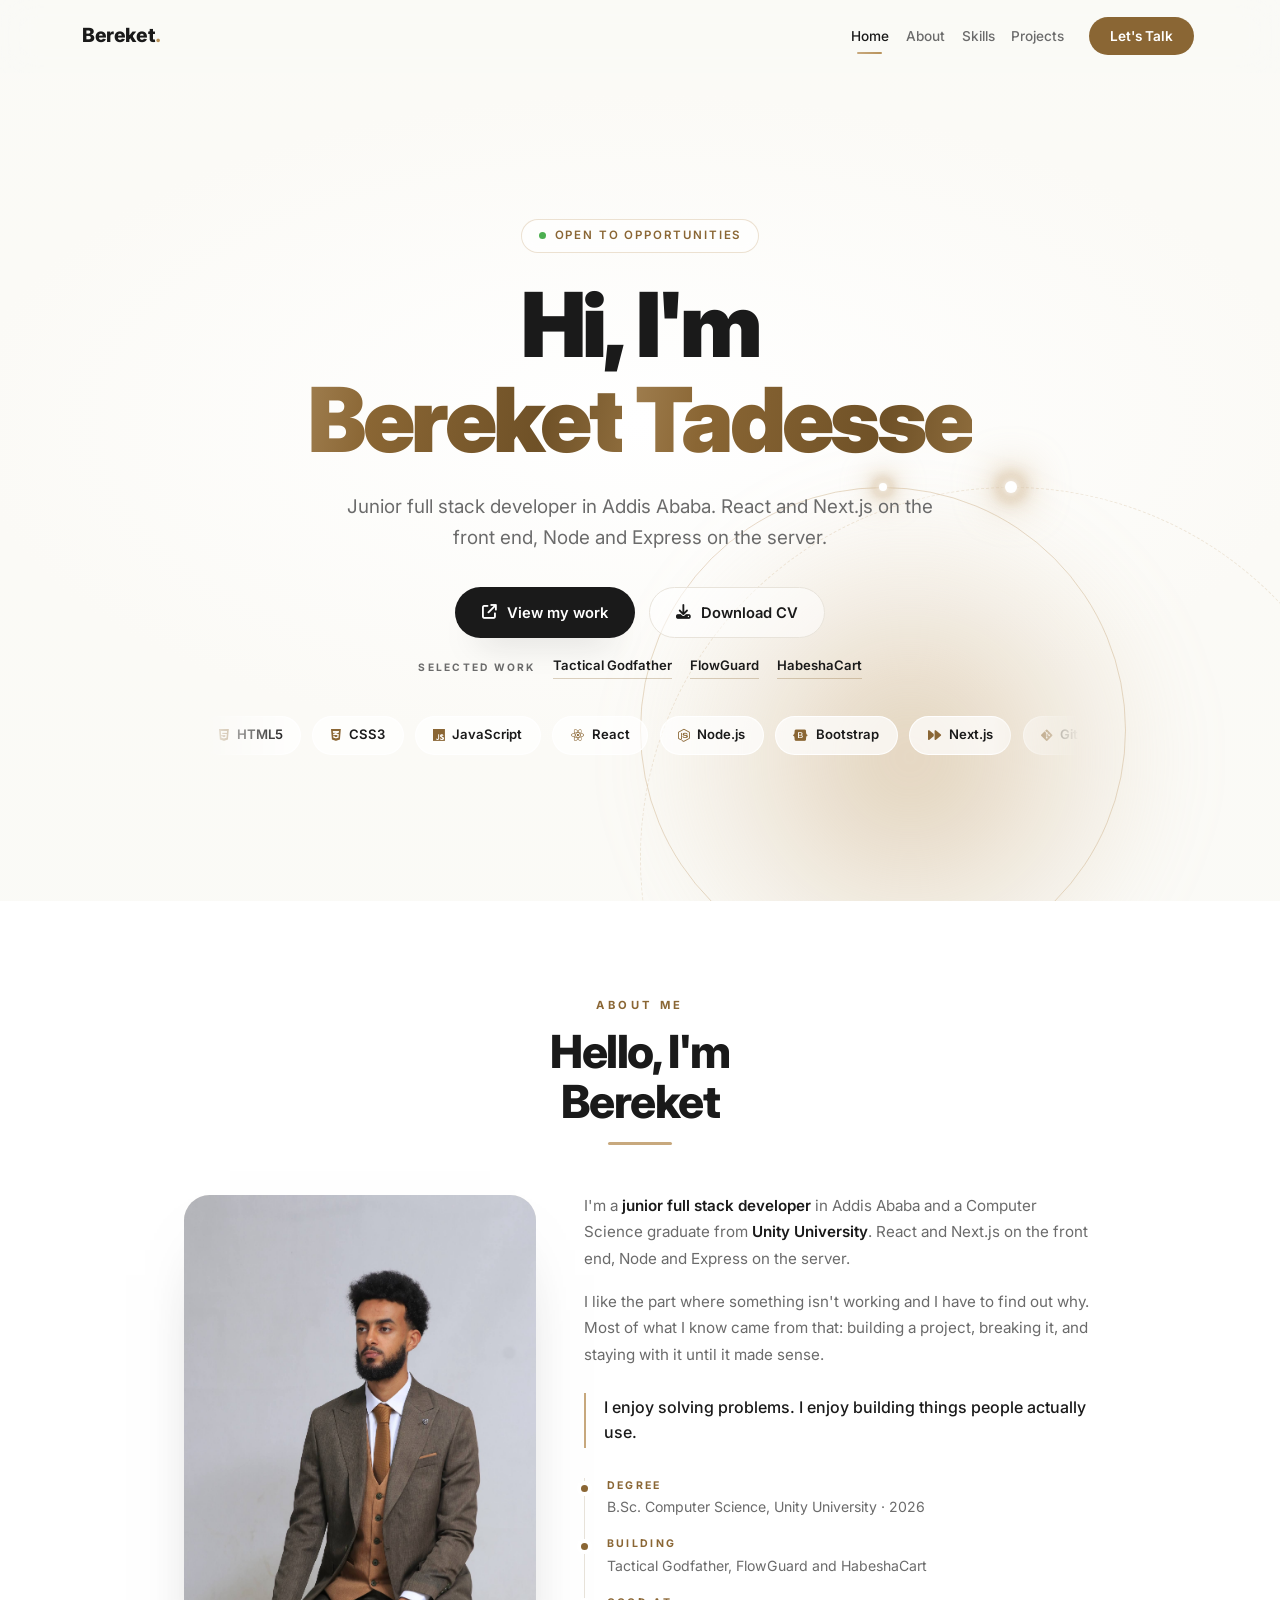
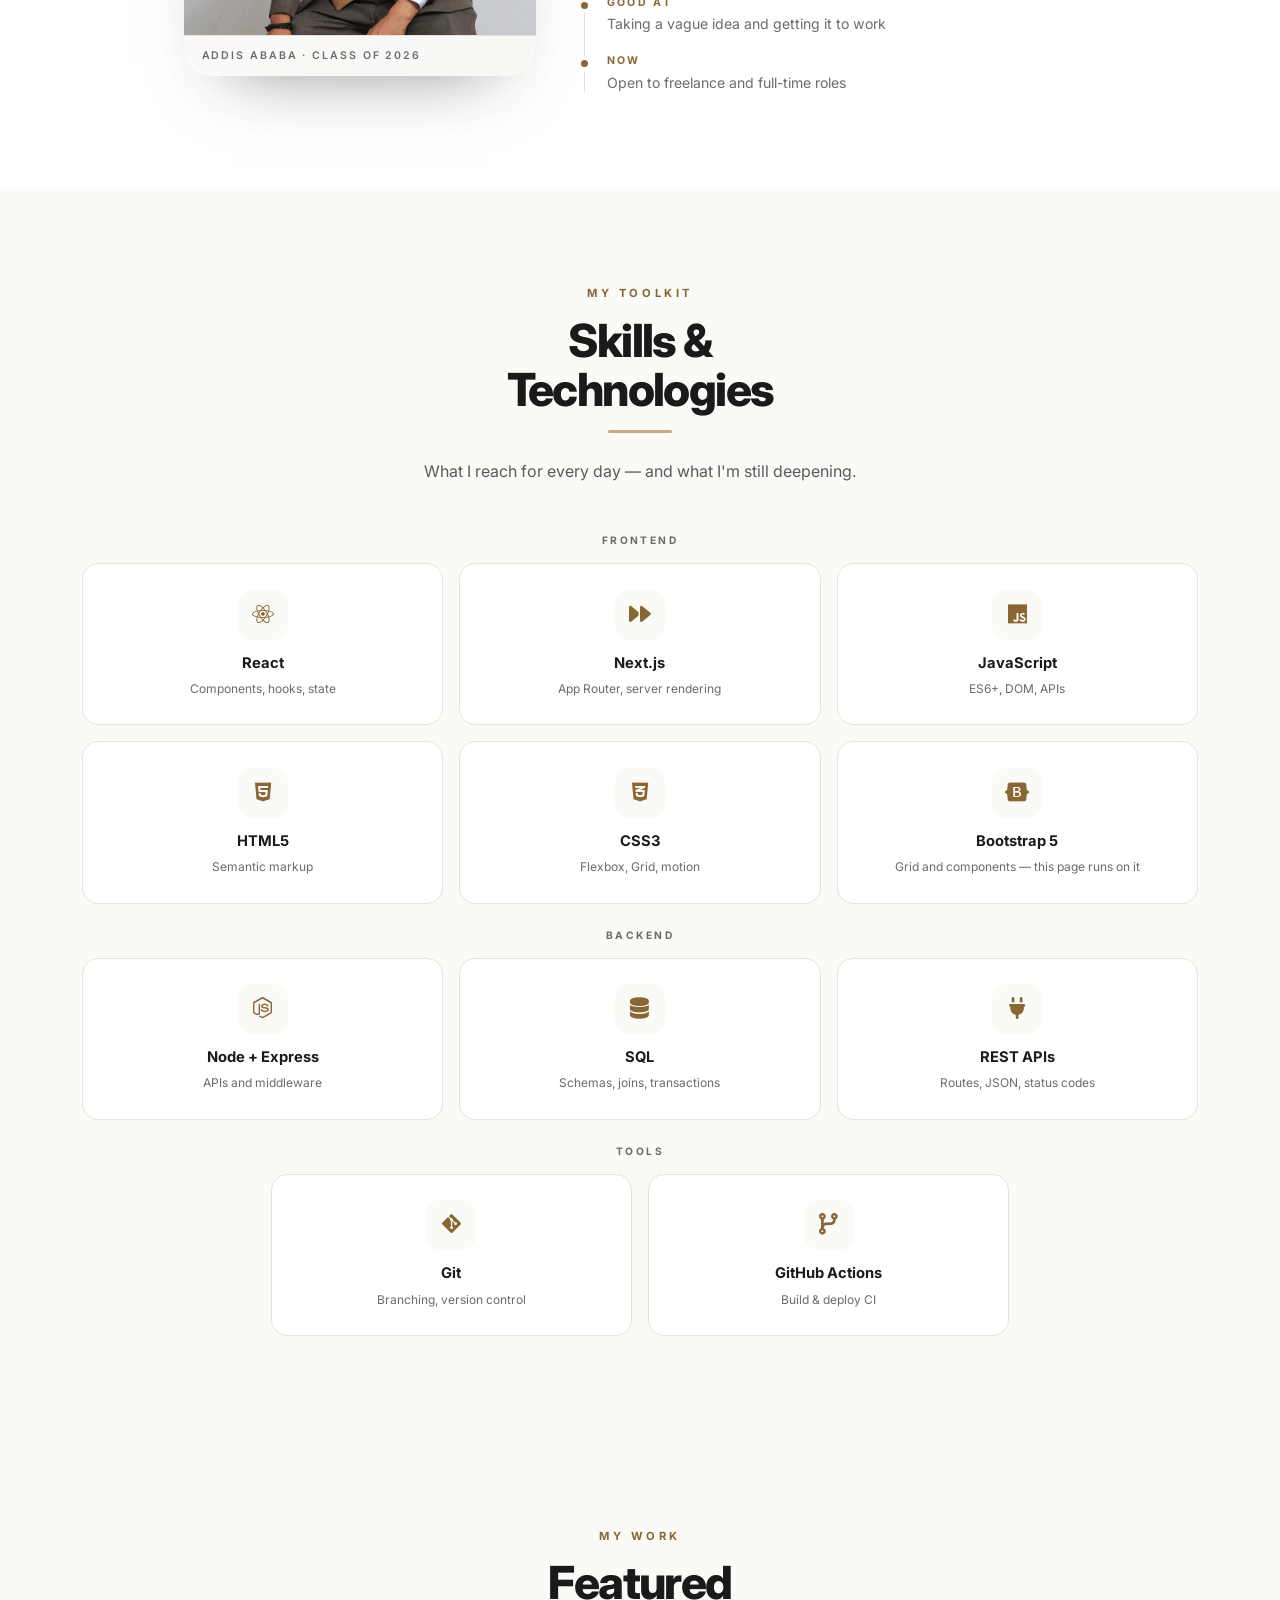
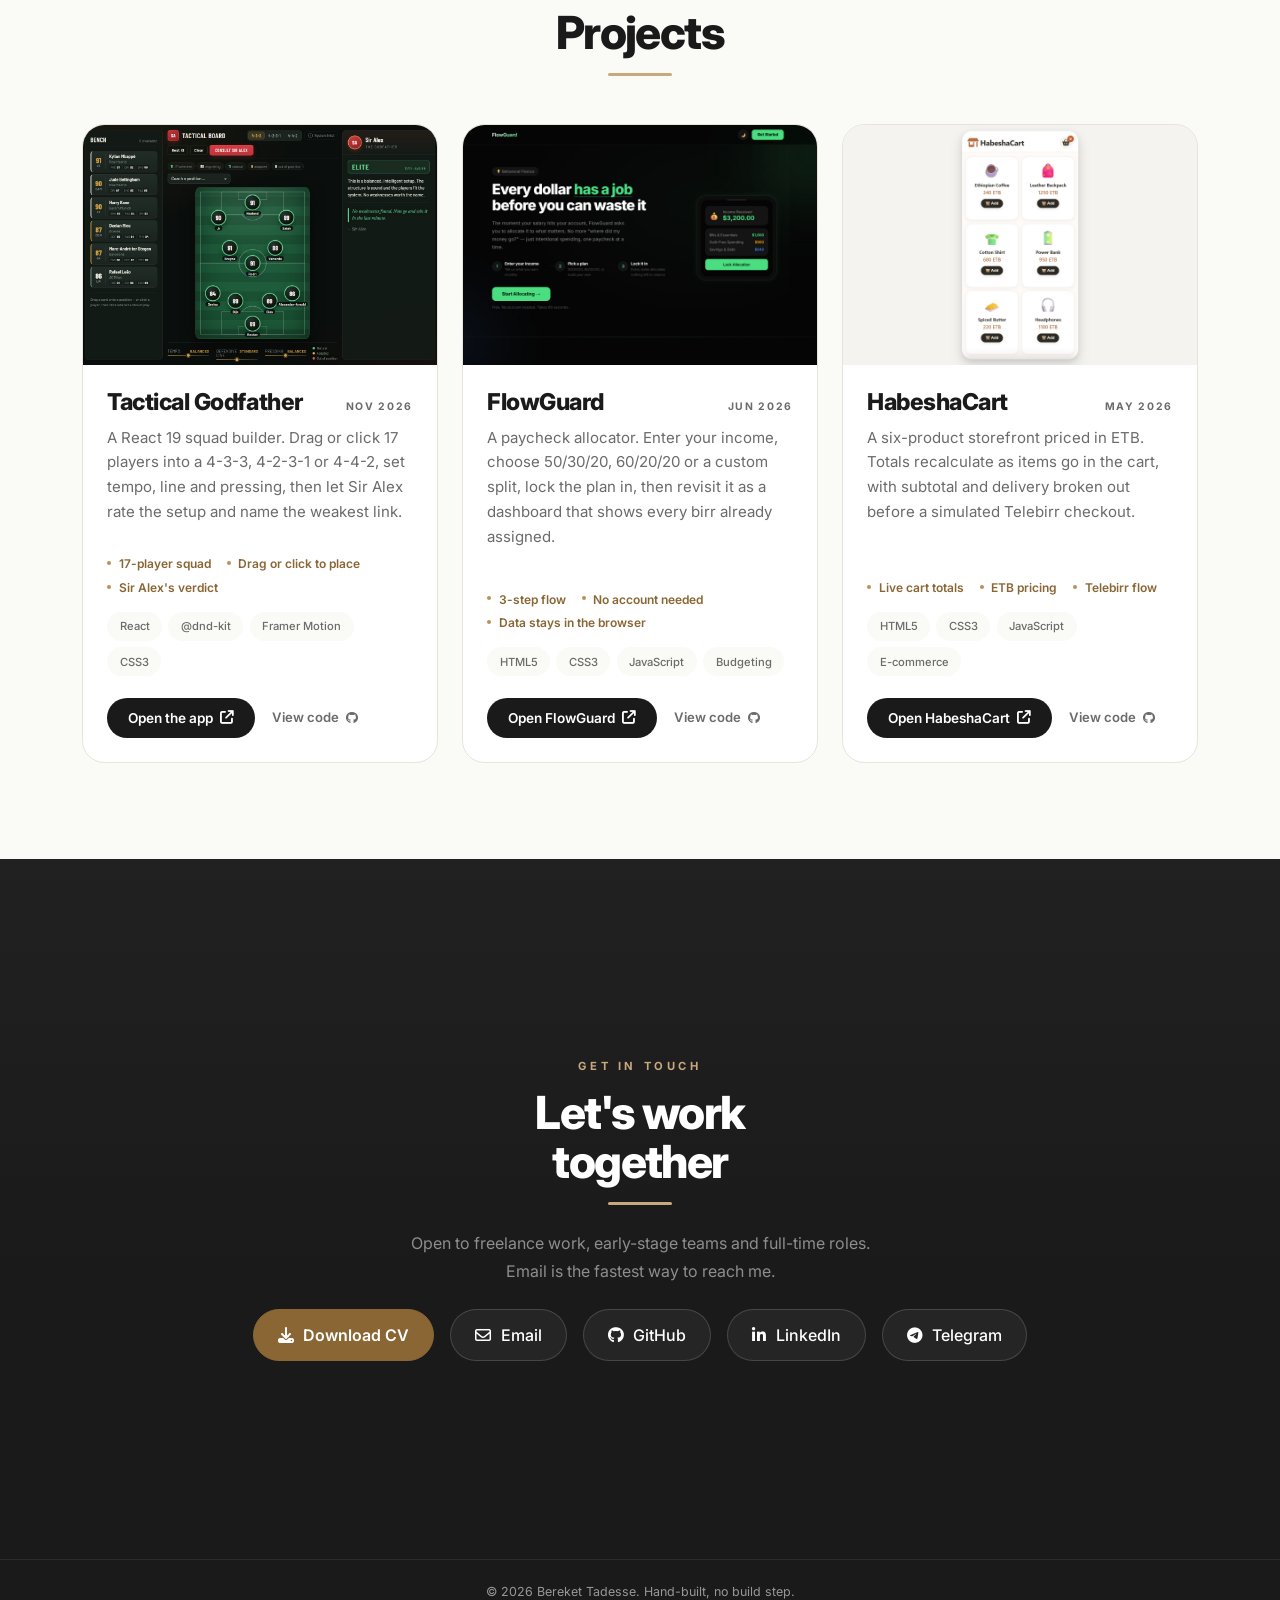
==== commit 7a70e1de: "Widen the About portrait on desktop Generated with Codebuff  Co-Authored-By: Codebuff <noreply@codeb" ====
--- a/index.html
+++ b/index.html
@@ -390,14 +390,14 @@
             <div class="section-line line-grow center" data-reveal style="--d:180ms"></div>
         </div>
         <div class="row g-4 g-lg-5 align-items-lg-center justify-content-center about-wrap mx-auto">
-            <div class="col-lg-4 col-md-6">
+            <div class="col-lg-5 col-md-6">
                 <figure class="about-media media-frame" data-reveal style="--d:40ms">
                     <img src="me.jpg" alt="Bereket Tadesse, junior full stack developer" width="800" height="1000" decoding="async" data-fallback>
                     <div class="media-fallback about-fallback"><span>BT</span></div>
                     <figcaption class="about-caption">Addis Ababa · Class of 2026</figcaption>
                 </figure>
             </div>
-            <div class="col-lg-8 col-md-6">
+            <div class="col-lg-7 col-md-6">
                 <p class="about-copy" data-reveal style="--d:280ms">
                     I'm a <strong>junior full stack developer</strong> in Addis Ababa and a Computer Science graduate
                     from <strong>Unity University</strong>. React and Next.js on the front end, Node and Express on the
